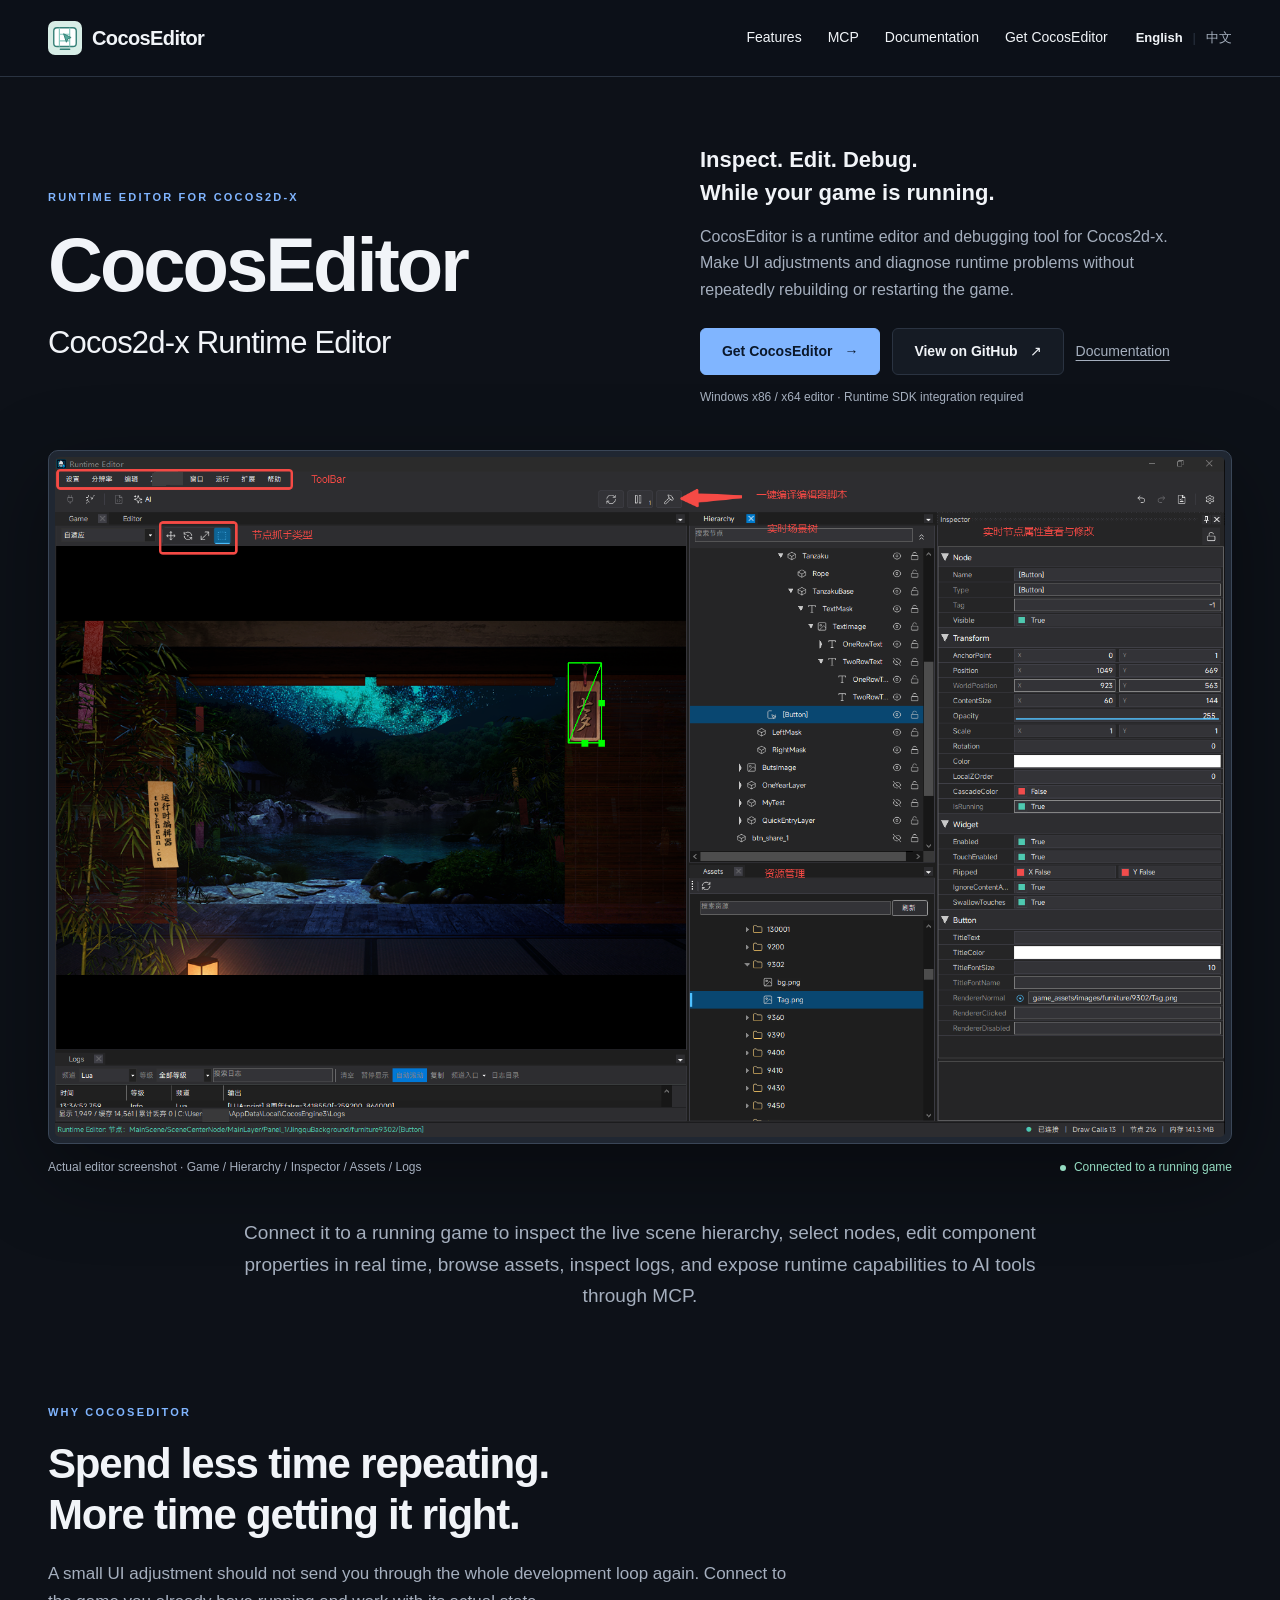
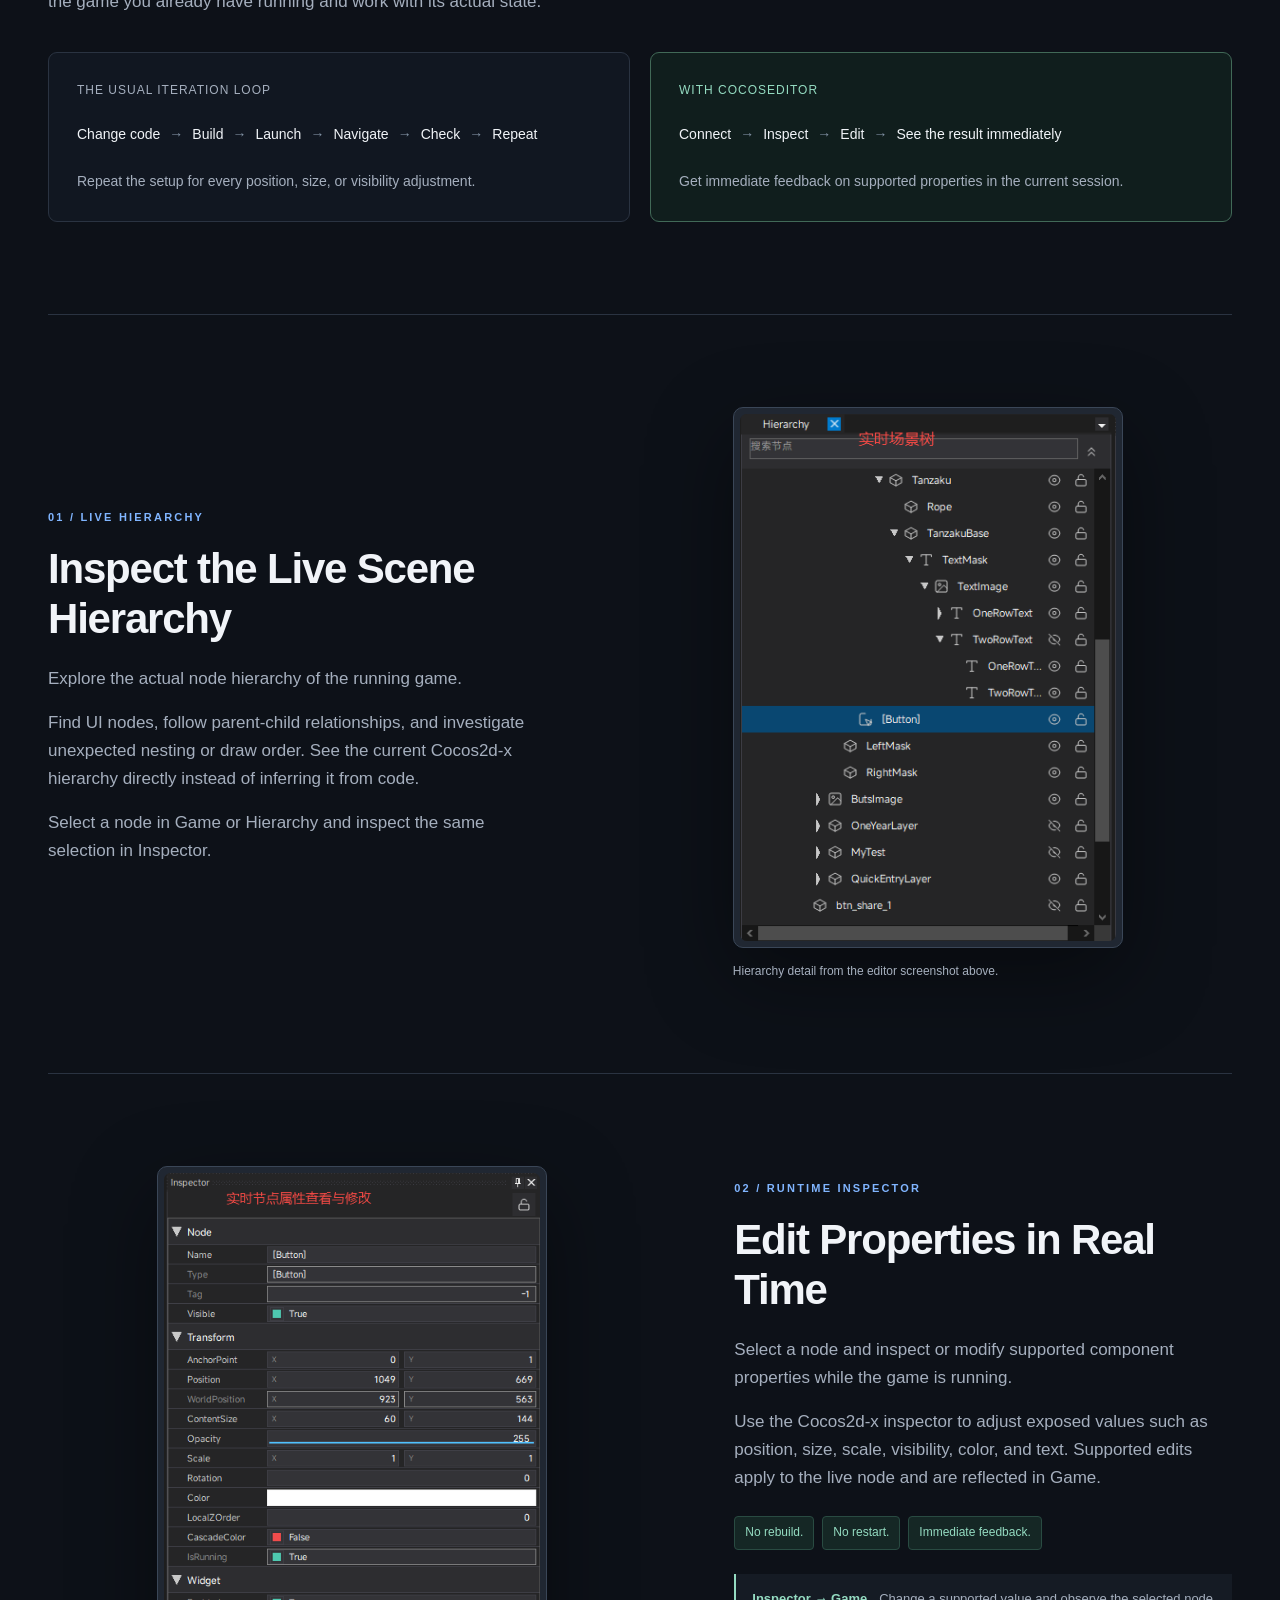
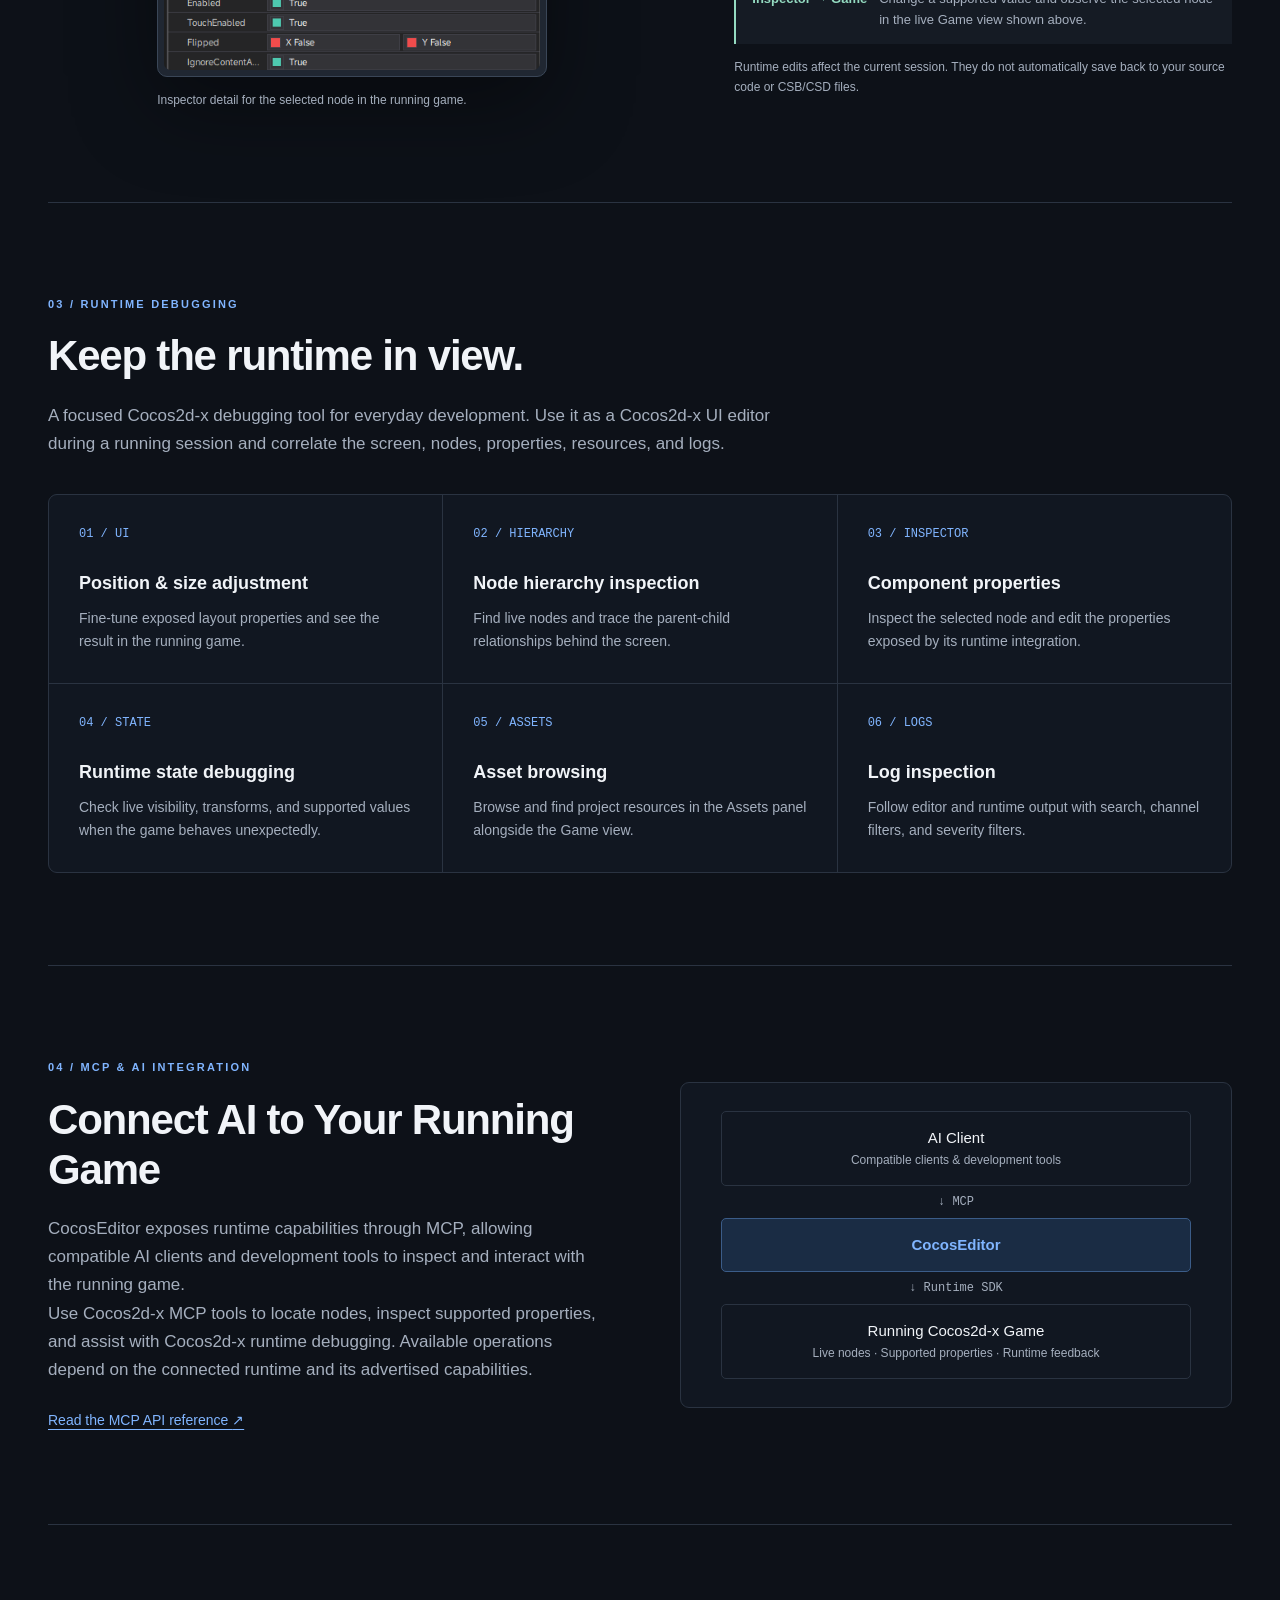
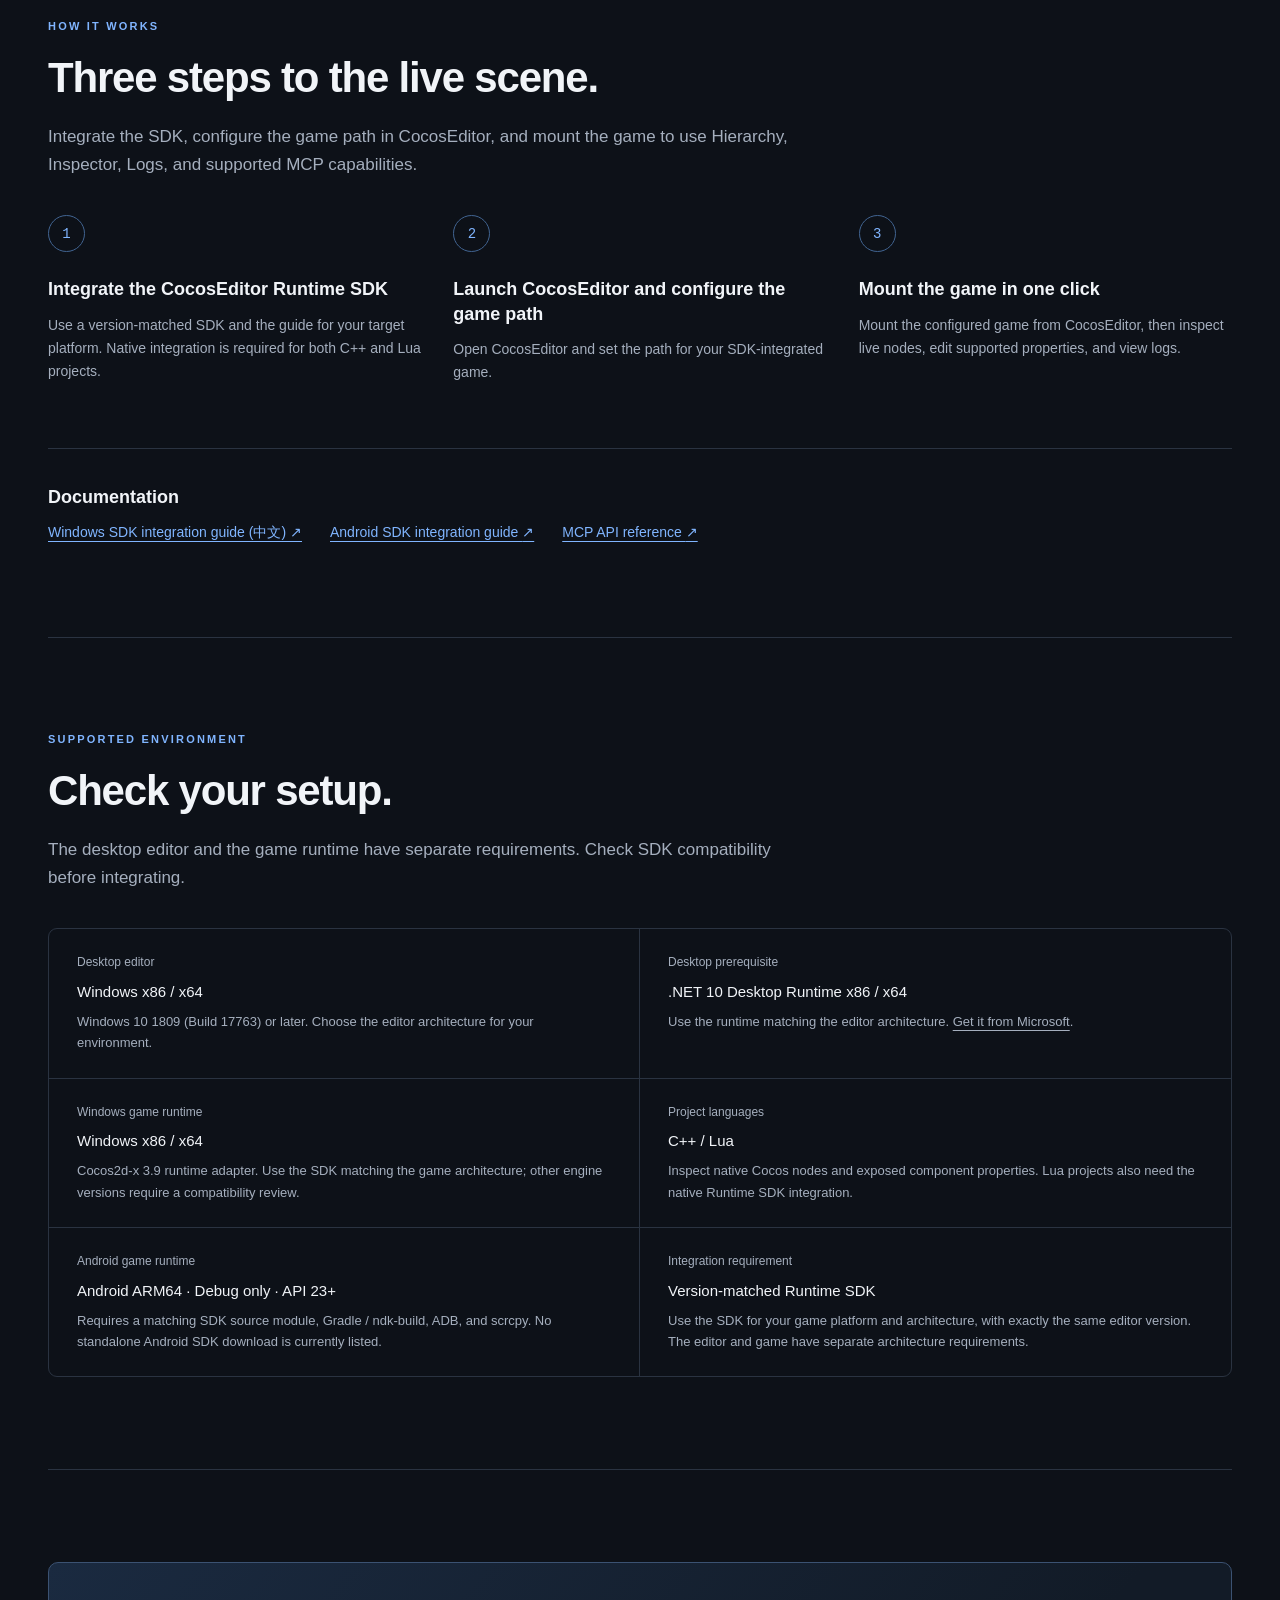
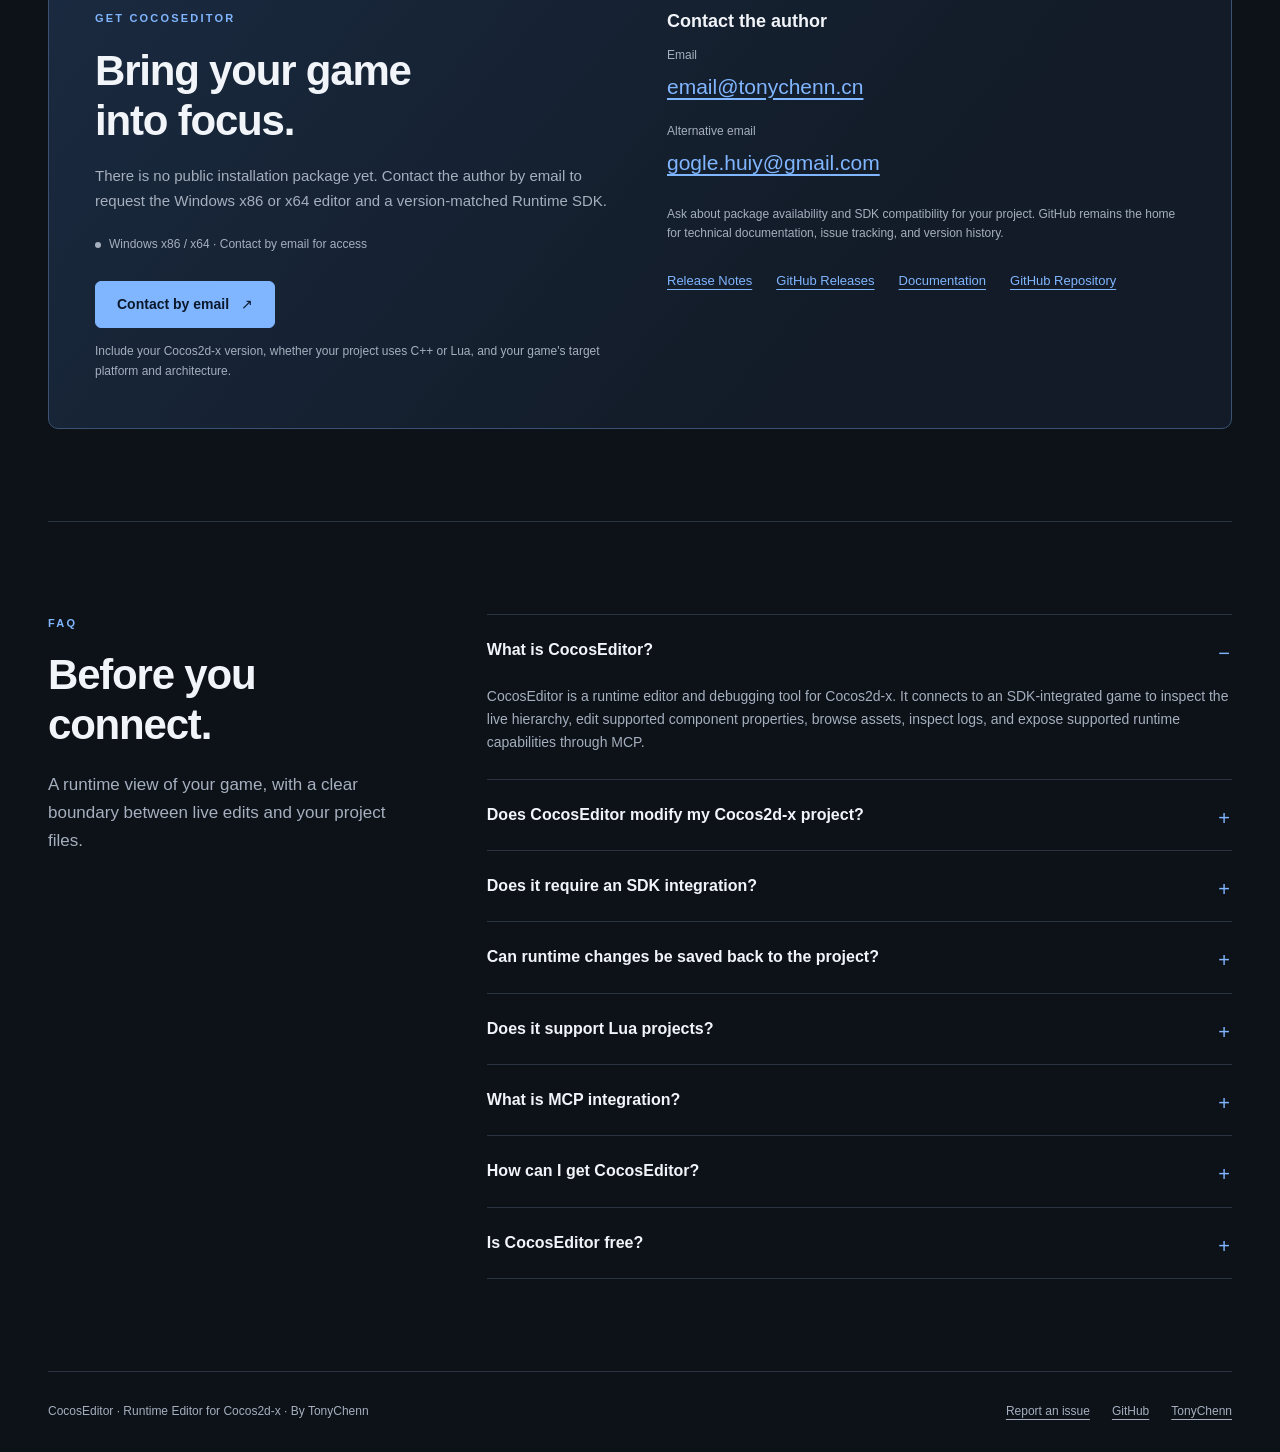
==== cocoseditor/index.html @ ea870f3f "cocos editor offical website" ====
<!DOCTYPE html>
<html lang="en">
<head>
  <meta charset="UTF-8">
  <meta name="viewport" content="width=device-width, initial-scale=1.0">
  <title>CocosEditor - Runtime Editor &amp; Inspector for Cocos2d-x</title>
  <meta name="description" content="CocosEditor is a runtime editor and debugging tool for Cocos2d-x. Inspect the live scene hierarchy, edit component properties, debug UI, view logs, and connect AI tools through MCP.">
  <meta name="theme-color" content="#0d1118">
  <meta name="robots" content="index, follow, max-image-preview:large">
  <link rel="canonical" href="https://tonychenn.cn/cocoseditor/">
  <link rel="alternate" hreflang="en" href="https://tonychenn.cn/cocoseditor/">
  <link rel="alternate" hreflang="zh-CN" href="https://tonychenn.cn/zh/cocoseditor/">
  <link rel="alternate" hreflang="x-default" href="https://tonychenn.cn/cocoseditor/">
  <link rel="icon" href="/icon/cocos-editor.svg" type="image/svg+xml">
  <link rel="stylesheet" href="/cocoseditor/assets/site.css">
  <meta property="og:type" content="website">
  <meta property="og:site_name" content="CocosEditor">
  <meta property="og:title" content="CocosEditor - Runtime Editor &amp; Inspector for Cocos2d-x">
  <meta property="og:description" content="Inspect. Edit. Debug. While your game is running. Explore live nodes, edit properties, inspect logs, and connect AI tools through MCP.">
  <meta property="og:url" content="https://tonychenn.cn/cocoseditor/">
  <meta property="og:locale" content="en_US">
  <meta property="og:locale:alternate" content="zh_CN">
  <meta property="og:image" content="https://tonychenn.cn/cocoseditor/assets/editor-overview.webp">
  <meta property="og:image:width" content="1858">
  <meta property="og:image:height" content="1080">
  <meta property="og:image:alt" content="CocosEditor connected to a running game, with Game, Hierarchy, Inspector, Assets, and Logs panels">
  <meta name="twitter:card" content="summary_large_image">
  <meta name="twitter:title" content="CocosEditor - Runtime Editor for Cocos2d-x">
  <meta name="twitter:description" content="Inspect the live scene. Edit supported properties. Debug your Cocos2d-x game at runtime.">
  <meta name="twitter:image" content="https://tonychenn.cn/cocoseditor/assets/editor-overview.webp">
  <script type="application/ld+json">
  {
    "@context": "https://schema.org",
    "@type": "SoftwareApplication",
    "name": "CocosEditor",
    "alternateName": "Cocos2d-x Runtime Editor",
    "applicationCategory": "DeveloperApplication",
    "operatingSystem": "Windows 10 1809 or later (x86 / x64)",
    "softwareRequirements": ".NET 10 Desktop Runtime matching the editor architecture (x86 / x64); version-matched CocosEditor Runtime SDK for Windows x86 / x64 or Android ARM64",
    "url": "https://tonychenn.cn/cocoseditor/",
    "description": "A runtime editor and debugging tool for Cocos2d-x, with live hierarchy inspection, supported component property editing, assets, logs, and MCP integration.",
    "screenshot": "https://tonychenn.cn/cocoseditor/assets/editor-overview.webp",
    "inLanguage": "en",
    "author": { "@type": "Person", "name": "TonyChenn" },
    "sameAs": "https://github.com/TonyChenn/CocosEditor-Releases"
  }
  </script>
</head>
<body>
  <a class="skip-link" href="#main">Skip to content</a>
  <header class="site-header">
    <div class="wrap header-inner">
      <a class="brand" href="/cocoseditor/" aria-label="CocosEditor home"><img src="/icon/cocos-editor.svg" width="34" height="34" alt="">CocosEditor</a>
      <nav class="site-nav" aria-label="Main navigation">
        <a href="#features">Features</a><a href="#mcp" class="nav-optional">MCP</a><a href="#documentation">Documentation</a><a href="#download">Get CocosEditor</a>
      </nav>
      <nav class="languages" aria-label="Language">
        <a href="/cocoseditor/" lang="en" hreflang="en" aria-current="page">English</a><span aria-hidden="true">|</span><a href="/zh/cocoseditor/" lang="zh-CN" hreflang="zh-CN">中文</a>
      </nav>
    </div>
  </header>
  <main id="main">
    <section class="hero wrap" aria-labelledby="hero-title">
      <div class="hero-copy">
        <div>
          <p class="eyebrow">Runtime Editor for Cocos2d-x</p>
          <p class="hero-name">CocosEditor</p>
          <h1 id="hero-title">Cocos2d-x Runtime Editor</h1>
        </div>
        <div>
          <p class="hero-tagline">Inspect. Edit. Debug.<br>While your game is running.</p>
          <p class="hero-description">CocosEditor is a runtime editor and debugging tool for Cocos2d-x. Make UI adjustments and diagnose runtime problems without repeatedly rebuilding or restarting the game.</p>
          <div class="actions"><a class="button button-primary" href="#download">Get CocosEditor <span aria-hidden="true">→</span></a><a class="button" href="https://github.com/TonyChenn/CocosEditor-Releases">View on GitHub <span aria-hidden="true">↗</span></a><a class="text-link" href="#documentation">Documentation</a></div>
          <p class="hero-platform">Windows x86 / x64 editor · Runtime SDK integration required</p>
        </div>
      </div>
      <figure class="workspace">
        <div class="image-shell"><a href="/cocoseditor/assets/editor-overview.webp" aria-label="Open the full-size CocosEditor screenshot"><img src="/cocoseditor/assets/editor-overview.webp" width="1858" height="1080" fetchpriority="high" alt="CocosEditor workspace with a running game, a selected UI node in Hierarchy, editable properties in Inspector, Assets, and Logs"></a></div>
        <figcaption><span>Actual editor screenshot · Game / Hierarchy / Inspector / Assets / Logs</span><span class="live-indicator">Connected to a running game</span></figcaption>
      </figure>
      <p class="intro">Connect it to a running game to inspect the live scene hierarchy, select nodes, edit component properties in real time, browse assets, inspect logs, and expose runtime capabilities to AI tools through MCP.</p>
    </section>

    <section class="section wrap" id="why" aria-labelledby="why-title">
      <div class="section-heading"><p class="eyebrow">Why CocosEditor</p><h2 id="why-title">Spend less time repeating.<br>More time getting it right.</h2><p class="section-description">A small UI adjustment should not send you through the whole development loop again. Connect to the game you already have running and work with its actual state.</p></div>
      <div class="workflow">
        <div class="workflow-card"><p class="workflow-label">The usual iteration loop</p><ol class="workflow-steps"><li>Change code</li><li>Build</li><li>Launch</li><li>Navigate</li><li>Check</li><li>Repeat</li></ol><p>Repeat the setup for every position, size, or visibility adjustment.</p></div>
        <div class="workflow-card is-live"><p class="workflow-label">With CocosEditor</p><ol class="workflow-steps"><li>Connect</li><li>Inspect</li><li>Edit</li><li>See the result immediately</li></ol><p>Get immediate feedback on supported properties in the current session.</p></div>
      </div>
    </section>

    <section class="section wrap feature" id="features" aria-labelledby="hierarchy-title">
      <div class="feature-copy"><p class="eyebrow">01 / Live Hierarchy</p><h2 id="hierarchy-title">Inspect the Live Scene Hierarchy</h2><p class="feature-lead">Explore the actual node hierarchy of the running game.</p><p>Find UI nodes, follow parent-child relationships, and investigate unexpected nesting or draw order. See the current Cocos2d-x hierarchy directly instead of inferring it from code.</p><p>Select a node in Game or Hierarchy and inspect the same selection in Inspector.</p></div>
      <figure class="feature-figure"><div class="image-shell"><div class="panel-crop hierarchy-crop"><img src="/cocoseditor/assets/editor-overview.webp" width="1858" height="1080" loading="lazy" decoding="async" alt="Actual Hierarchy panel showing the Tanzaku node tree and a selected Button node"></div></div><figcaption>Hierarchy detail from the editor screenshot above.</figcaption></figure>
    </section>

    <section class="section wrap feature reverse" id="inspector" aria-labelledby="inspector-title">
      <figure class="feature-figure"><div class="image-shell"><div class="panel-crop inspector-crop"><img src="/cocoseditor/assets/editor-overview.webp" width="1858" height="1080" loading="lazy" decoding="async" alt="Actual Cocos2d-x Inspector showing Node, Transform, and Widget properties, including position, size, visibility, and scale"></div></div><figcaption>Inspector detail for the selected node in the running game.</figcaption></figure>
      <div class="feature-copy"><p class="eyebrow">02 / Runtime Inspector</p><h2 id="inspector-title">Edit Properties in Real Time</h2><p class="feature-lead">Select a node and inspect or modify supported component properties while the game is running.</p><p>Use the Cocos2d-x inspector to adjust exposed values such as position, size, scale, visibility, color, and text. Supported edits apply to the live node and are reflected in Game.</p><div class="feedback-pills"><span>No rebuild.</span><span>No restart.</span><span>Immediate feedback.</span></div><div class="result-note"><strong>Inspector → Game</strong><span>Change a supported value and observe the selected node in the live Game view shown above.</span></div><p class="download-note">Runtime edits affect the current session. They do not automatically save back to your source code or CSB/CSD files.</p></div>
    </section>

    <section class="section wrap" id="debugging" aria-labelledby="debugging-title">
      <div class="section-heading"><p class="eyebrow">03 / Runtime Debugging</p><h2 id="debugging-title">Keep the runtime in view.</h2><p class="section-description">A focused Cocos2d-x debugging tool for everyday development. Use it as a Cocos2d-x UI editor during a running session and correlate the screen, nodes, properties, resources, and logs.</p></div>
      <div class="capabilities">
        <article class="capability"><p class="capability-number">01 / UI</p><h3>Position &amp; size adjustment</h3><p>Fine-tune exposed layout properties and see the result in the running game.</p></article>
        <article class="capability"><p class="capability-number">02 / HIERARCHY</p><h3>Node hierarchy inspection</h3><p>Find live nodes and trace the parent-child relationships behind the screen.</p></article>
        <article class="capability"><p class="capability-number">03 / INSPECTOR</p><h3>Component properties</h3><p>Inspect the selected node and edit the properties exposed by its runtime integration.</p></article>
        <article class="capability"><p class="capability-number">04 / STATE</p><h3>Runtime state debugging</h3><p>Check live visibility, transforms, and supported values when the game behaves unexpectedly.</p></article>
        <article class="capability"><p class="capability-number">05 / ASSETS</p><h3>Asset browsing</h3><p>Browse and find project resources in the Assets panel alongside the Game view.</p></article>
        <article class="capability"><p class="capability-number">06 / LOGS</p><h3>Log inspection</h3><p>Follow editor and runtime output with search, channel filters, and severity filters.</p></article>
      </div>
    </section>

    <section class="section wrap mcp-layout" id="mcp" aria-labelledby="mcp-title">
      <div class="section-heading"><p class="eyebrow">04 / MCP &amp; AI Integration</p><h2 id="mcp-title">Connect AI to Your Running Game</h2><p class="section-description">CocosEditor exposes runtime capabilities through MCP, allowing compatible AI clients and development tools to inspect and interact with the running game.</p><p class="section-description">Use Cocos2d-x MCP tools to locate nodes, inspect supported properties, and assist with Cocos2d-x runtime debugging. Available operations depend on the connected runtime and its advertised capabilities.</p><div class="actions"><a class="text-link" href="https://github.com/TonyChenn/CocosEditor-Releases/blob/master/docs/mcp-api.md">Read the MCP API reference <span aria-hidden="true">↗</span></a></div></div>
      <ol class="mcp-flow" aria-label="Connection flow from an AI client through MCP and CocosEditor to the running game"><li class="flow-node">AI Client<small>Compatible clients &amp; development tools</small></li><li class="flow-connector" aria-hidden="true">↓ MCP</li><li class="flow-node editor">CocosEditor</li><li class="flow-connector" aria-hidden="true">↓ Runtime SDK</li><li class="flow-node">Running Cocos2d-x Game<small>Live nodes · Supported properties · Runtime feedback</small></li></ol>
    </section>

    <section class="section wrap" id="how-it-works" aria-labelledby="how-title">
      <div class="section-heading"><p class="eyebrow">How It Works</p><h2 id="how-title">Three steps to the live scene.</h2><p class="section-description">Integrate the SDK, configure the game path in CocosEditor, and mount the game to use Hierarchy, Inspector, Logs, and supported MCP capabilities.</p></div>
      <ol class="steps"><li><span class="step-index" aria-hidden="true">1</span><h3>Integrate the CocosEditor Runtime SDK</h3><p>Use a version-matched SDK and the guide for your target platform. Native integration is required for both C++ and Lua projects.</p></li><li><span class="step-index" aria-hidden="true">2</span><h3>Launch CocosEditor and configure the game path</h3><p>Open CocosEditor and set the path for your SDK-integrated game.</p></li><li><span class="step-index" aria-hidden="true">3</span><h3>Mount the game in one click</h3><p>Mount the configured game from CocosEditor, then inspect live nodes, edit supported properties, and view logs.</p></li></ol>
      <div class="docs" id="documentation"><h3>Documentation</h3><div class="docs-links"><a href="https://github.com/TonyChenn/CocosEditor-Releases/blob/master/skills/integrate-cocos-runtime-editor-sdk/references/integration-guide.md">Windows SDK integration guide (中文) <span aria-hidden="true">↗</span></a><a href="https://github.com/TonyChenn/CocosEditor-Releases/blob/master/docs/android-runtime-editor.md">Android SDK integration guide <span aria-hidden="true">↗</span></a><a href="https://github.com/TonyChenn/CocosEditor-Releases/blob/master/docs/mcp-api.md">MCP API reference <span aria-hidden="true">↗</span></a></div></div>
    </section>

    <section class="section wrap" id="environment" aria-labelledby="environment-title">
      <div class="section-heading"><p class="eyebrow">Supported Environment</p><h2 id="environment-title">Check your setup.</h2><p class="section-description">The desktop editor and the game runtime have separate requirements. Check SDK compatibility before integrating.</p></div>
      <dl class="environment">
        <div><dt>Desktop editor</dt><dd>Windows x86 / x64<small>Windows 10 1809 (Build 17763) or later. Choose the editor architecture for your environment.</small></dd></div>
        <div><dt>Desktop prerequisite</dt><dd>.NET 10 Desktop Runtime x86 / x64<small>Use the runtime matching the editor architecture. <a href="https://dotnet.microsoft.com/download/dotnet/10.0">Get it from Microsoft</a>.</small></dd></div>
        <div><dt>Windows game runtime</dt><dd>Windows x86 / x64<small>Cocos2d-x 3.9 runtime adapter. Use the SDK matching the game architecture; other engine versions require a compatibility review.</small></dd></div>
        <div><dt>Project languages</dt><dd>C++ / Lua<small>Inspect native Cocos nodes and exposed component properties. Lua projects also need the native Runtime SDK integration.</small></dd></div>
        <div><dt>Android game runtime</dt><dd>Android ARM64 · Debug only · API 23+<small>Requires a matching SDK source module, Gradle / ndk-build, ADB, and scrcpy. No standalone Android SDK download is currently listed.</small></dd></div>
        <div><dt>Integration requirement</dt><dd>Version-matched Runtime SDK<small>Use the SDK for your game platform and architecture, with exactly the same editor version. The editor and game have separate architecture requirements.</small></dd></div>
      </dl>
    </section>

    <section class="section wrap" id="download" aria-labelledby="download-title">
      <div class="download-card">
        <div><p class="eyebrow">Get CocosEditor</p><h2 id="download-title">Bring your game<br>into focus.</h2><p>There is no public installation package yet. Contact the author by email to request the Windows x86 or x64 editor and a version-matched Runtime SDK.</p><span class="download-status">Windows x86 / x64 · Contact by email for access</span><div class="actions"><a class="button button-primary" href="mailto:email@tonychenn.cn?subject=CocosEditor%20access%20request">Contact by email <span aria-hidden="true">↗</span></a></div><p class="download-note">Include your Cocos2d-x version, whether your project uses C++ or Lua, and your game's target platform and architecture.</p></div>
        <div><h3>Contact the author</h3><dl class="contact-emails"><div><dt>Email</dt><dd><a href="mailto:email@tonychenn.cn?subject=CocosEditor%20access%20request">email@tonychenn.cn</a></dd></div><div><dt>Alternative email</dt><dd><a href="mailto:gogle.huiy@gmail.com?subject=CocosEditor%20access%20request">gogle.huiy@gmail.com</a></dd></div></dl><p class="download-note">Ask about package availability and SDK compatibility for your project. GitHub remains the home for technical documentation, issue tracking, and version history.</p><div class="download-links"><a href="https://github.com/TonyChenn/CocosEditor-Releases/releases">Release Notes</a><a href="https://github.com/TonyChenn/CocosEditor-Releases/releases">GitHub Releases</a><a href="#documentation">Documentation</a><a href="https://github.com/TonyChenn/CocosEditor-Releases">GitHub Repository</a></div></div>
      </div>
    </section>

    <section class="section wrap faq-layout" id="faq" aria-labelledby="faq-title">
      <div class="section-heading"><p class="eyebrow">FAQ</p><h2 id="faq-title">Before you connect.</h2><p class="section-description">A runtime view of your game, with a clear boundary between live edits and your project files.</p></div>
      <div class="faq-list">
        <details open><summary>What is CocosEditor?</summary><p>CocosEditor is a runtime editor and debugging tool for Cocos2d-x. It connects to an SDK-integrated game to inspect the live hierarchy, edit supported component properties, browse assets, inspect logs, and expose supported runtime capabilities through MCP.</p></details>
        <details><summary>Does CocosEditor modify my Cocos2d-x project?</summary><p>Initial Runtime SDK integration requires native project configuration and lifecycle integration. Once connected, Hierarchy and Inspector operate on the running game's state. Runtime property edits do not automatically rewrite your project source or scene resource files.</p></details>
        <details><summary>Does it require an SDK integration?</summary><p>Yes. The game must integrate the CocosEditor Runtime SDK for its target platform, with a version matching the editor. This requirement applies to C++ and Lua projects.</p></details>
        <details><summary>Can runtime changes be saved back to the project?</summary><p>Runtime changes are not automatically written back to Cocos2d-x project source code, CSB files, CSD files, or other scene resources. Treat Inspector edits as changes to the current running session. Apply the final values in your own code or resource authoring workflow when you want them to persist.</p></details>
        <details><summary>Does it support Lua projects?</summary><p>Yes, for compatible Cocos2d-x projects with native Runtime SDK integration. You can inspect live Cocos nodes and supported component properties, including nodes created by Lua. This is not a promise of arbitrary Lua variable inspection or a full Lua source debugger.</p></details>
        <details><summary>What is MCP integration?</summary><p>MCP stands for Model Context Protocol. CocosEditor exposes tools that compatible AI clients can use to inspect and interact with the connected runtime. It assists development and debugging; available tools depend on the runtime's supported capabilities. See the <a href="https://github.com/TonyChenn/CocosEditor-Releases/blob/master/docs/mcp-api.md">MCP API reference</a> for configuration and operation details.</p></details>
        <details><summary>How can I get CocosEditor?</summary><p>There is no public installation package yet. Email <a href="mailto:email@tonychenn.cn?subject=CocosEditor%20access%20request">email@tonychenn.cn</a> or <a href="mailto:gogle.huiy@gmail.com?subject=CocosEditor%20access%20request">gogle.huiy@gmail.com</a> to request the editor and a version-matched Runtime SDK. Include your engine version, project language, and target platform.</p></details>
        <details><summary>Is CocosEditor free?</summary><p>Use of CocosEditor and its SDKs is governed by the license terms or end-user license agreement included with each release. Review those terms before use. The GitHub repository distributes releases and documentation; it is not an open-source repository for the editor's source code.</p></details>
      </div>
    </section>
  </main>
  <footer class="site-footer"><div class="wrap footer-inner"><p>CocosEditor · Runtime Editor for Cocos2d-x · By TonyChenn</p><nav class="footer-links" aria-label="Footer"><a href="https://github.com/TonyChenn/CocosEditor-Releases/issues">Report an issue</a><a href="https://github.com/TonyChenn/CocosEditor-Releases">GitHub</a><a href="/">TonyChenn</a></nav></div></footer>
</body>
</html>
---- cocoseditor/assets/site.css ----
:root {
  color-scheme: dark;
  --bg: #0d1118;
  --surface: #151b24;
  --line: #2a3341;
  --text: #f1f4f8;
  --muted: #a5afbe;
  --accent: #80b5ff;
  --green: #94dbc1;
  font-family: Inter, "Segoe UI", -apple-system, BlinkMacSystemFont, "Microsoft YaHei", sans-serif;
  font-synthesis: none;
}
* { box-sizing: border-box; }
html { scroll-behavior: smooth; scroll-padding-top: 96px; }
body { margin: 0; background: var(--bg); color: var(--text); line-height: 1.65; }
a { color: inherit; text-underline-offset: 4px; }
a:hover { color: var(--accent); }
img { display: block; max-width: 100%; height: auto; }
button, summary, a { -webkit-tap-highlight-color: transparent; }
:focus-visible { outline: 3px solid var(--accent); outline-offset: 5px; }
::selection { background: #315a89; color: white; }
.wrap { width: min(1184px, calc(100% - 64px)); margin-inline: auto; }
.skip-link { position: fixed; z-index: 20; top: 12px; left: 12px; padding: 12px 20px; background: var(--text); color: var(--bg); transform: translateY(-160%); }
.skip-link:focus { transform: translateY(0); }
.site-header { position: sticky; z-index: 10; top: 0; border-bottom: 1px solid var(--line); background: #0d1118f5; }
.header-inner { min-height: 76px; display: flex; align-items: center; gap: 28px; }
.brand { display: inline-flex; align-items: center; gap: 10px; font-size: 20px; font-weight: 700; letter-spacing: -.6px; text-decoration: none; }
.brand img { width: 34px; height: 34px; padding: 2px; border-radius: 7px; background: #d7ede6; }
.site-nav { display: flex; align-items: center; gap: 26px; margin-left: auto; font-size: 14px; }
.site-nav a, .languages a { text-decoration: none; }
.languages { display: flex; align-items: center; gap: 10px; font-size: 13px; white-space: nowrap; }
.languages a { color: var(--muted); }
.languages a[aria-current="page"] { color: var(--text); font-weight: 700; }
.languages span { color: var(--line); }
.hero { padding-top: 66px; }
.hero-copy { display: grid; grid-template-columns: 1.12fr 1fr; gap: 56px; align-items: center; }
.eyebrow { margin: 0 0 18px; font-size: 11px; font-weight: 650; letter-spacing: 2.2px; text-transform: uppercase; color: var(--accent); }
.hero-name { font-size: clamp(48px, 6vw, 76px); font-weight: 750; line-height: 1.07; letter-spacing: -3px; margin: 0 0 18px; }
h1 { margin: 0; font-size: clamp(22px, 2.5vw, 31px); font-weight: 500; letter-spacing: -.8px; line-height: 1.3; }
.hero-tagline { font-size: 22px; line-height: 1.5; margin: 0 0 15px; font-weight: 600; }
.hero-description { margin: 0; color: var(--muted); font-size: 16px; max-width: 54ch; }
.actions { display: flex; flex-wrap: wrap; align-items: center; gap: 12px; margin-top: 25px; }
.button { display: inline-flex; align-items: center; justify-content: center; gap: 12px; padding: 12px 21px; border: 1px solid var(--line); border-radius: 6px; background: var(--surface); text-decoration: none; font-size: 14px; font-weight: 650; line-height: 1.5; transition: background .15s ease, border-color .15s ease; }
.button:hover { border-color: #778ba7; color: white; background: #202a38; }
.button-primary { background: var(--accent); border-color: var(--accent); color: #0a182b; }
.button-primary:hover { background: #a4caff; border-color: #a4caff; color: #0a182b; }
.text-link { font-size: 14px; color: var(--muted); }
.hero-platform { color: var(--muted); font-size: 12px; margin: 13px 0 0; }
.workspace { margin: 42px 0 0; }
.image-shell { padding: 6px; background: #202732; border: 1px solid #3a4657; border-radius: 10px; overflow: hidden; box-shadow: 0 28px 85px #0006; }
.workspace img { width: 100%; border-radius: 5px; }
figcaption { color: var(--muted); font-size: 12px; margin-top: 14px; line-height: 1.6; }
.workspace figcaption { display: flex; justify-content: space-between; flex-wrap: wrap; gap: 8px; }
.live-indicator { display: inline-flex; align-items: center; gap: 8px; color: var(--green); }
.live-indicator::before { content: ""; width: 6px; height: 6px; border-radius: 50%; background: currentColor; }
.intro { color: var(--muted); max-width: 820px; font-size: 19px; margin: 40px auto 0; text-align: center; }
.section { padding: 92px 0; border-bottom: 1px solid var(--line); }
.section-heading { max-width: 750px; margin-bottom: 36px; }
h2 { font-size: clamp(28px, 3.3vw, 42px); line-height: 1.2; letter-spacing: -1.2px; font-weight: 650; margin: 0 0 20px; }
.section-description { color: var(--muted); margin: 0; font-size: 17px; }
h3 { font-size: 18px; font-weight: 600; line-height: 1.35; margin: 0 0 12px; }
p { margin: 0 0 16px; }
.workflow { display: grid; grid-template-columns: 1fr 1fr; gap: 20px; }
.workflow-card { border: 1px solid var(--line); border-radius: 9px; padding: 28px; background: #111721; }
.workflow-card.is-live { border-color: #416957; background: #101e1d; }
.workflow-label { color: var(--muted); font-size: 12px; letter-spacing: 1px; text-transform: uppercase; margin-bottom: 22px; }
.is-live .workflow-label { color: var(--green); }
.workflow-steps { display: flex; flex-wrap: wrap; align-items: center; gap: 9px; list-style: none; margin: 0 0 24px; padding: 0; font-size: 14px; }
.workflow-steps li:not(:last-child)::after { content: "→"; color: #8393a6; margin-left: 9px; }
.workflow-card > p:last-child { color: var(--muted); font-size: 14px; margin: 0; }
.feature { display: grid; grid-template-columns: .9fr 1.1fr; gap: 78px; align-items: center; }
.feature.reverse { grid-template-columns: 1.1fr .9fr; }
.feature-copy > p:not(.eyebrow) { color: var(--muted); font-size: 17px; }
.feature-copy .feature-lead { color: var(--text); }
.feature-figure { margin: 0; min-width: 0; }
.panel-crop { position: relative; overflow: hidden; border-radius: 7px; background: #252525; }
.panel-crop img { max-width: none; position: absolute; height: auto; }
.hierarchy-crop { aspect-ratio: 396 / 555; }
.hierarchy-crop img { width: 469.19%; left: -254.04%; top: -15.86%; }
.inspector-crop { aspect-ratio: 458 / 605; }
.inspector-crop img { width: 405.68%; left: -305.24%; top: -14.55%; }
.feedback-pills { display: flex; flex-wrap: wrap; gap: 8px; margin: 24px 0; }
.feedback-pills span { padding: 6px 10px; font-size: 12px; color: var(--green); background: #152725; border: 1px solid #294b42; border-radius: 4px; }
.result-note { display: flex; align-items: flex-start; gap: 12px; margin-top: 16px; padding: 14px 16px; background: var(--surface); border-left: 2px solid var(--green); font-size: 13px; color: var(--muted); }
.result-note strong { color: var(--green); white-space: nowrap; }
.capabilities { display: grid; grid-template-columns: repeat(3, 1fr); gap: 1px; background: var(--line); border: 1px solid var(--line); border-radius: 9px; overflow: hidden; }
.capability { padding: 30px; background: #111721; }
.capability-number { font-size: 12px; font-family: Consolas, monospace; color: var(--accent); margin: 0 0 26px; }
.capability p:last-child { font-size: 14px; color: var(--muted); margin: 0; }
.mcp-layout { display: grid; grid-template-columns: 1fr 1fr; align-items: center; gap: 80px; }
.mcp-layout .section-heading { margin: 0; }
.mcp-layout .text-link { color: var(--accent); }
.mcp-flow { list-style: none; margin: 0; padding: 28px 40px; border: 1px solid var(--line); border-radius: 9px; background: #111721; display: flex; flex-direction: column; align-items: center; }
.mcp-flow li { width: 100%; text-align: center; }
.flow-node { padding: 14px 20px; border: 1px solid var(--line); border-radius: 5px; font-size: 15px; }
.flow-node small { display: block; color: var(--muted); font-size: 12px; }
.flow-node.editor { background: #1a2c44; border-color: #3b5c88; color: var(--accent); font-weight: 650; }
.flow-connector { color: var(--muted); font: 12px Consolas, monospace; padding: 9px 0; }
.steps { display: grid; grid-template-columns: repeat(3, 1fr); list-style: none; gap: 32px; padding: 0; margin: 0; }
.step-index { width: 37px; height: 37px; display: grid; place-items: center; margin-bottom: 25px; border: 1px solid #416491; border-radius: 50%; font: 14px Consolas, monospace; color: var(--accent); }
.steps li > p { color: var(--muted); font-size: 14px; }
.docs { margin-top: 48px; padding-top: 36px; border-top: 1px solid var(--line); }
.docs-links { display: flex; flex-wrap: wrap; gap: 16px 28px; font-size: 14px; color: var(--accent); }
.environment { display: grid; grid-template-columns: 1fr 1fr; margin: 0; border: 1px solid var(--line); border-radius: 9px; overflow: hidden; }
.environment > div { padding: 24px 28px; border-bottom: 1px solid var(--line); }
.environment > div:nth-child(odd) { border-right: 1px solid var(--line); }
.environment > div:nth-last-child(-n+2) { border-bottom: 0; }
.environment dt { color: var(--muted); font-size: 12px; margin-bottom: 7px; }
.environment dd { margin: 0; font-size: 15px; }
.environment dd small { display: block; color: var(--muted); margin-top: 6px; font-size: 13px; }
.download-card { display: grid; grid-template-columns: 1fr 1fr; gap: 54px; padding: 46px; border: 1px solid #3b5272; border-radius: 10px; background: linear-gradient(130deg, #1a2a40, #121b27 70%); }
.download-card h2 { margin-bottom: 18px; }
.download-card p { color: var(--muted); font-size: 15px; }
.download-card .eyebrow { color: var(--accent); font-size: 11px; }
.contact-emails { margin: 0 0 24px; }
.contact-emails > div + div { margin-top: 18px; }
.contact-emails dt { font-size: 12px; color: var(--muted); margin-bottom: 4px; }
.contact-emails dd { margin: 0; }
.contact-emails a { font-size: clamp(16px, 2vw, 21px); color: var(--accent); overflow-wrap: anywhere; }
.download-note { font-size: 12px !important; margin: 14px 0 0; }
.download-status { display: inline-flex; align-items: center; gap: 8px; color: var(--muted); font-size: 12px; }
.download-status::before { content: ""; width: 6px; height: 6px; border-radius: 50%; background: var(--muted); }
.download-status.available { color: var(--green); }
.download-status.available::before { background: var(--green); }
.download-card ul { margin: 0; padding-left: 20px; color: var(--muted); font-size: 14px; }
.download-links { display: flex; flex-wrap: wrap; gap: 14px 24px; margin-top: 26px; font-size: 13px; color: var(--accent); }
code { font-family: Consolas, "SFMono-Regular", monospace; font-size: .85em; overflow-wrap: anywhere; color: #d6e5f8; }
.faq-layout { display: grid; grid-template-columns: .65fr 1.35fr; gap: 80px; }
.faq-list { min-width: 0; }
details { border-bottom: 1px solid var(--line); }
details:first-child { border-top: 1px solid var(--line); }
summary { cursor: pointer; position: relative; padding: 22px 34px 22px 0; list-style: none; font-size: 16px; font-weight: 550; }
summary::-webkit-details-marker { display: none; }
summary::after { content: "+"; position: absolute; right: 2px; color: var(--accent); font-size: 20px; font-weight: 400; }
details[open] summary::after { content: "−"; }
details p { font-size: 14px; color: var(--muted); margin: 0 0 24px; }
.site-footer { padding: 30px 0; color: var(--muted); font-size: 12px; }
.footer-inner { display: flex; flex-wrap: wrap; gap: 12px 28px; justify-content: space-between; align-items: center; }
.footer-inner p { margin: 0; }
.footer-links { display: flex; flex-wrap: wrap; gap: 22px; }
@media (min-width: 1100px) { .feature-figure { max-width: 390px; width: 100%; justify-self: center; } }
@media (max-width: 960px) {
  .site-nav { gap: 18px; }
  .site-nav .nav-optional { display: none; }
  .hero-copy { gap: 32px; }
  .hero-tagline { font-size: 19px; }
  .hero-description { font-size: 14px; }
  .hero-name { letter-spacing: -2px; }
  .feature, .feature.reverse, .mcp-layout { gap: 40px; }
  .capability { padding: 24px; }
  .faq-layout { gap: 40px; }
  .download-card { gap: 30px; padding: 32px; }
}
@media (max-width: 680px) {
  .wrap { width: calc(100% - 36px); }
  .header-inner { min-height: 68px; gap: 16px; flex-wrap: wrap; padding-block: 12px; }
  .brand { font-size: 18px; }
  .brand img { width: 28px; height: 28px; }
  .site-nav { display: none; }
  .languages { margin-left: auto; font-size: 12px; gap: 8px; }
  .hero { padding-top: 42px; }
  .hero-copy, .workflow, .feature, .feature.reverse, .mcp-layout, .faq-layout, .download-card { grid-template-columns: 1fr; gap: 30px; }
  .hero-name { font-size: clamp(40px, 11vw, 60px); letter-spacing: -2px; margin-bottom: 12px; }
  h1 { font-size: 22px; }
  .hero-tagline { font-size: 20px; }
  .hero-description { font-size: 15px; }
  .hero-platform { font-size: 11px; }
  .workspace { margin-top: 30px; }
  .image-shell { padding: 3px; border-radius: 6px; }
  .intro { font-size: 16px; margin-top: 26px; text-align: left; }
  .section { padding: 58px 0; }
  .section-heading { margin-bottom: 28px; }
  h2 { font-size: 29px; letter-spacing: -.8px; }
  .section-description, .feature-copy > p:not(.eyebrow) { font-size: 15px; }
  .workflow-card { padding: 23px; }
  .feature-figure { max-width: 390px; width: 100%; justify-self: center; }
  .feature.reverse .feature-copy { grid-row: 1; }
  .capabilities { grid-template-columns: 1fr 1fr; }
  .capability { padding: 22px 18px; }
  .capability h3 { font-size: 16px; }
  .capability-number { margin-bottom: 18px; }
  .mcp-flow { padding: 24px; }
  .steps { grid-template-columns: 1fr; gap: 24px; }
  .steps li { display: grid; grid-template-columns: 37px 1fr; gap: 0 18px; }
  .step-index { grid-row: span 2; margin: 0; }
  .steps li h3 { margin-bottom: 8px; }
  .steps li p { margin: 0; }
  .docs { margin-top: 32px; padding-top: 26px; }
  .docs-links { flex-direction: column; gap: 16px; }
  .environment { grid-template-columns: 1fr; }
  .environment > div { padding: 20px; }
  .environment > div:nth-child(odd) { border-right: 0; }
  .environment > div:nth-last-child(2) { border-bottom: 1px solid var(--line); }
  .download-card { padding: 25px 22px; }
  .download-links { gap: 14px 20px; }
  .faq-layout .section-heading { margin: 0; }
  summary { font-size: 15px; }
}
@media (prefers-reduced-motion: reduce) {
  html { scroll-behavior: auto; }
  .button { transition: none; }
}
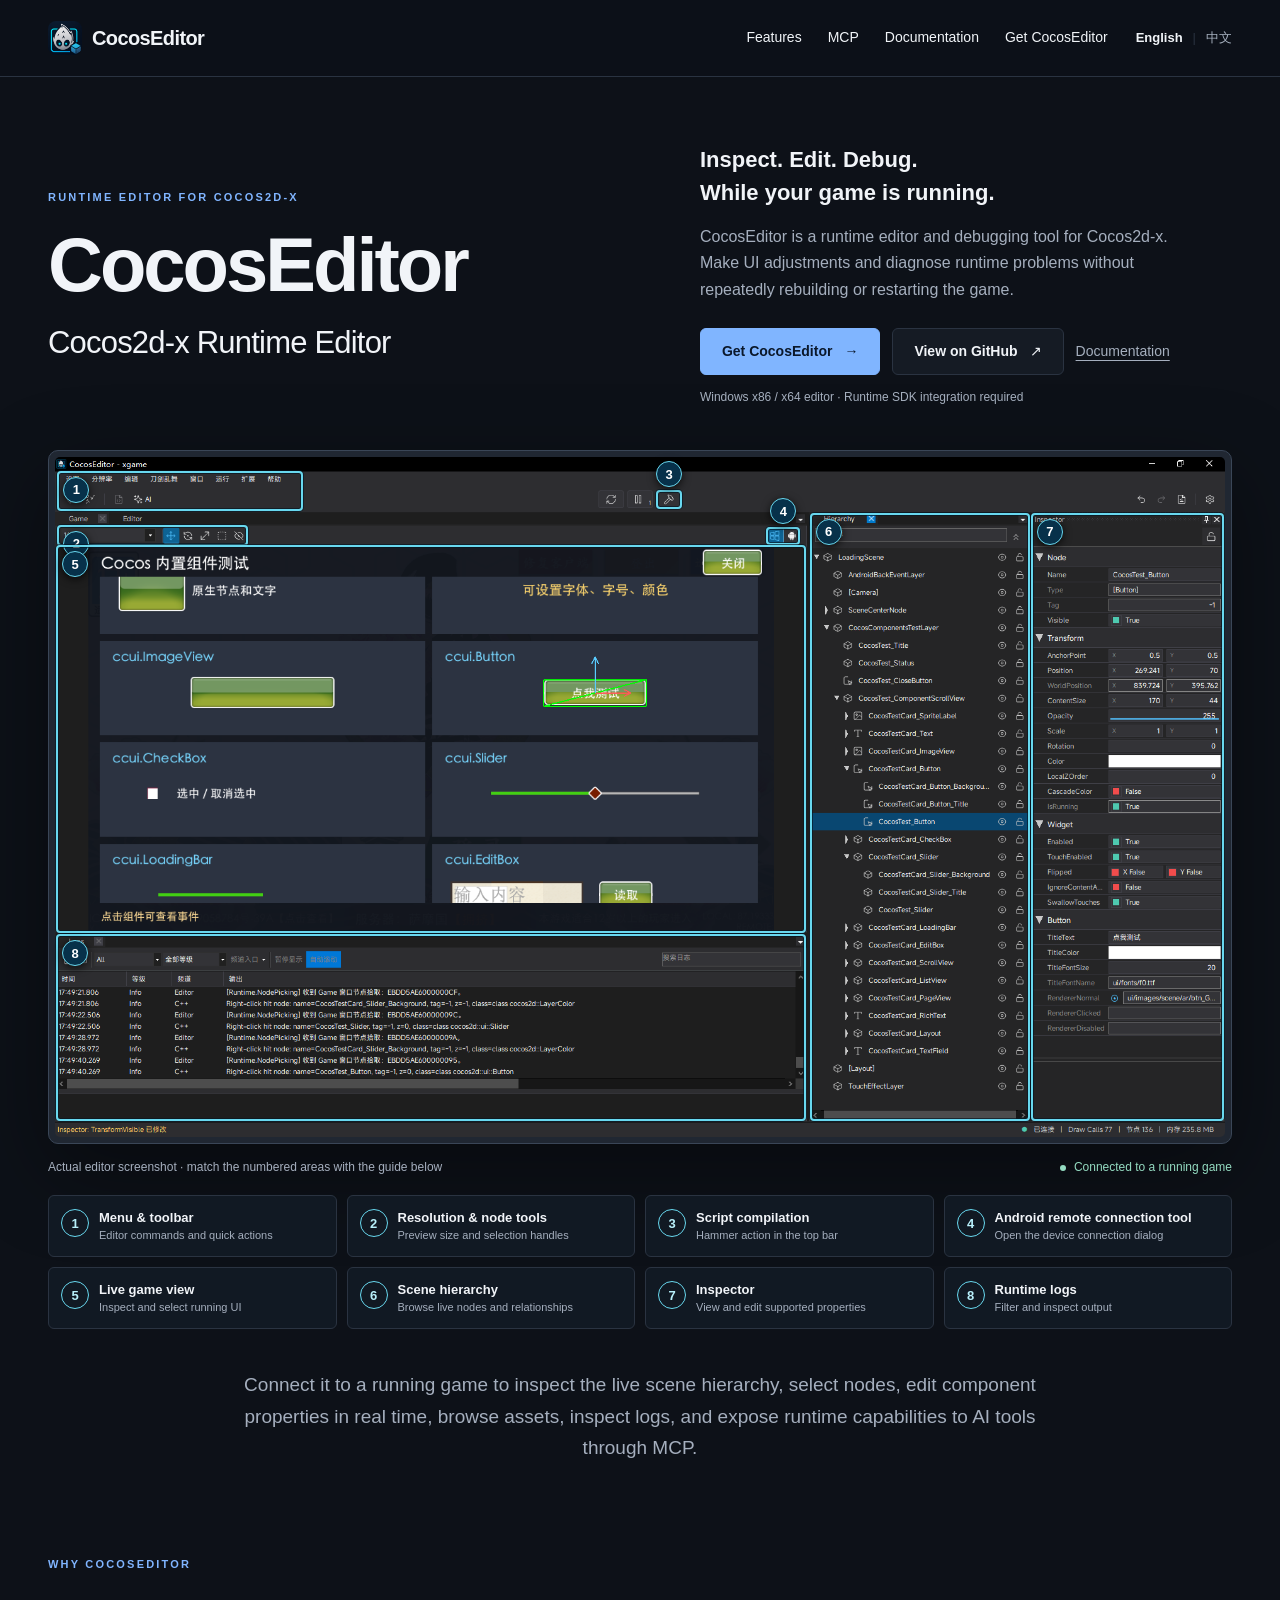
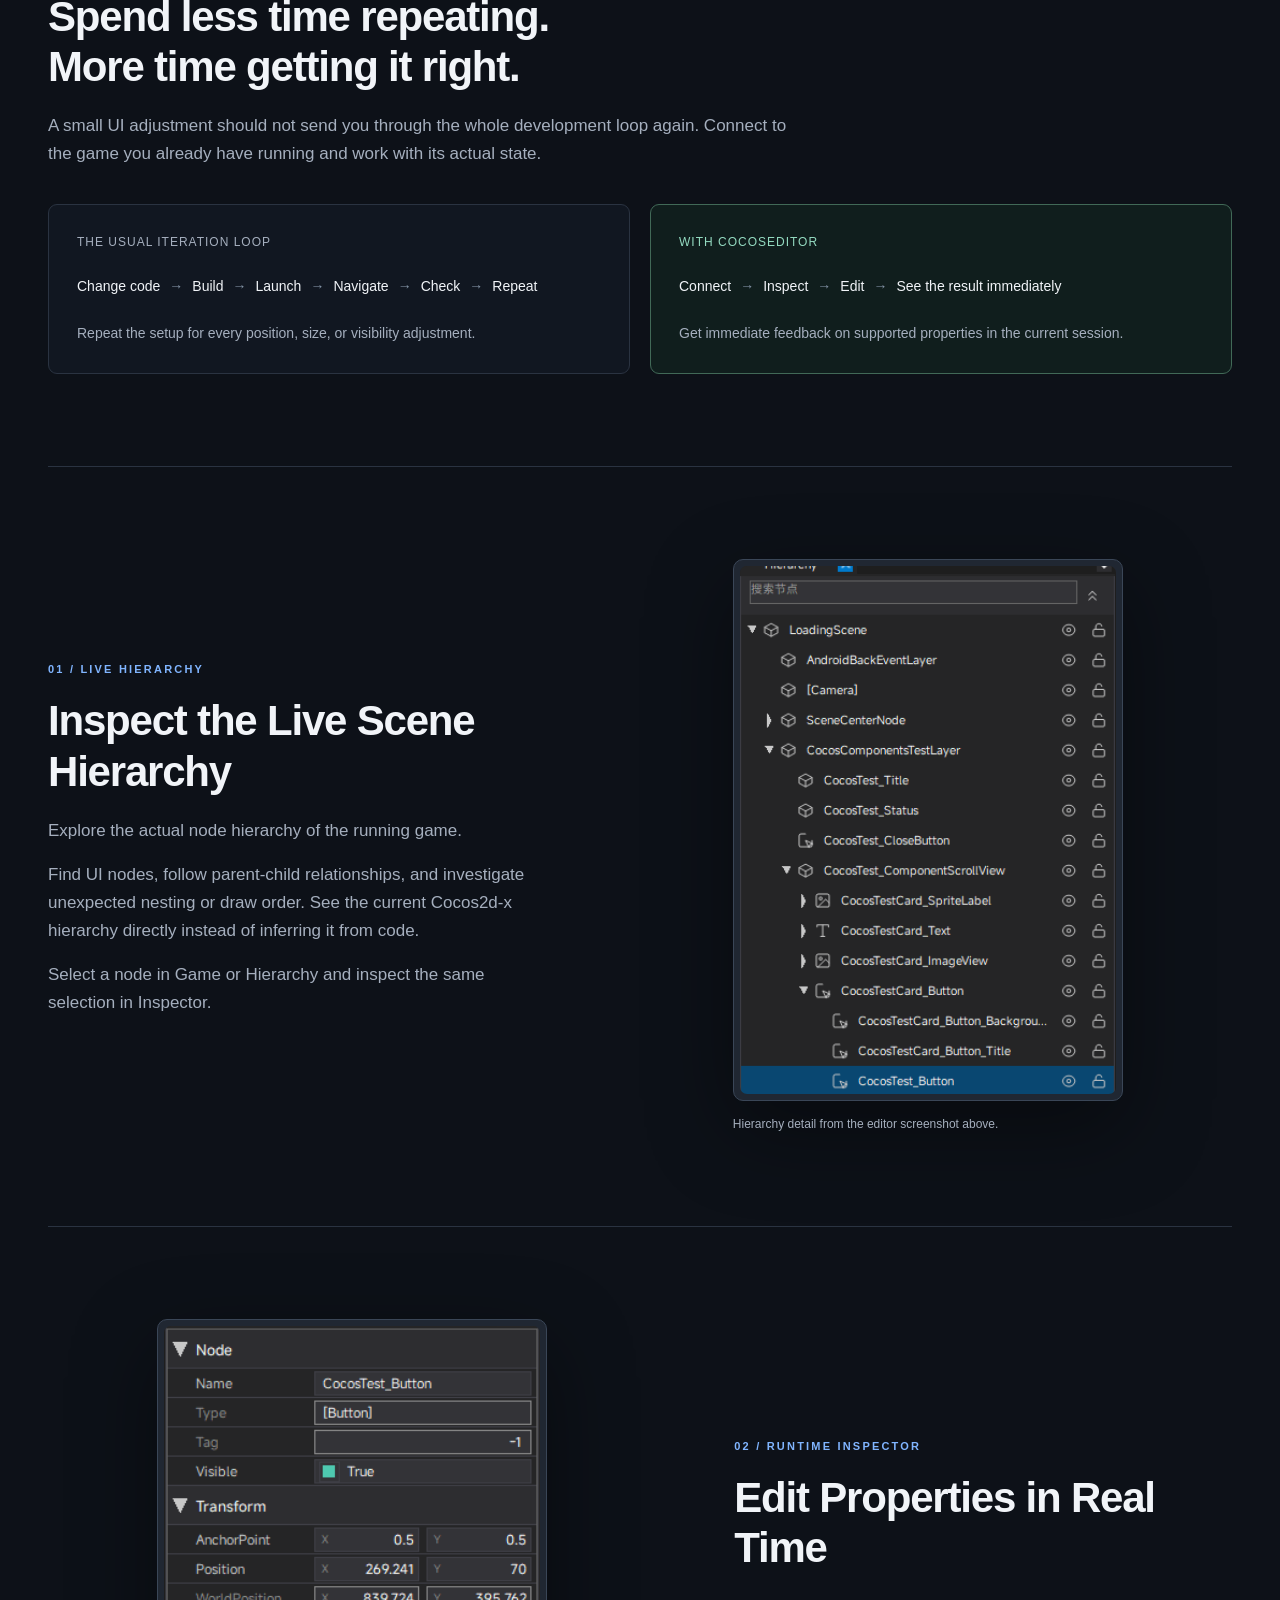
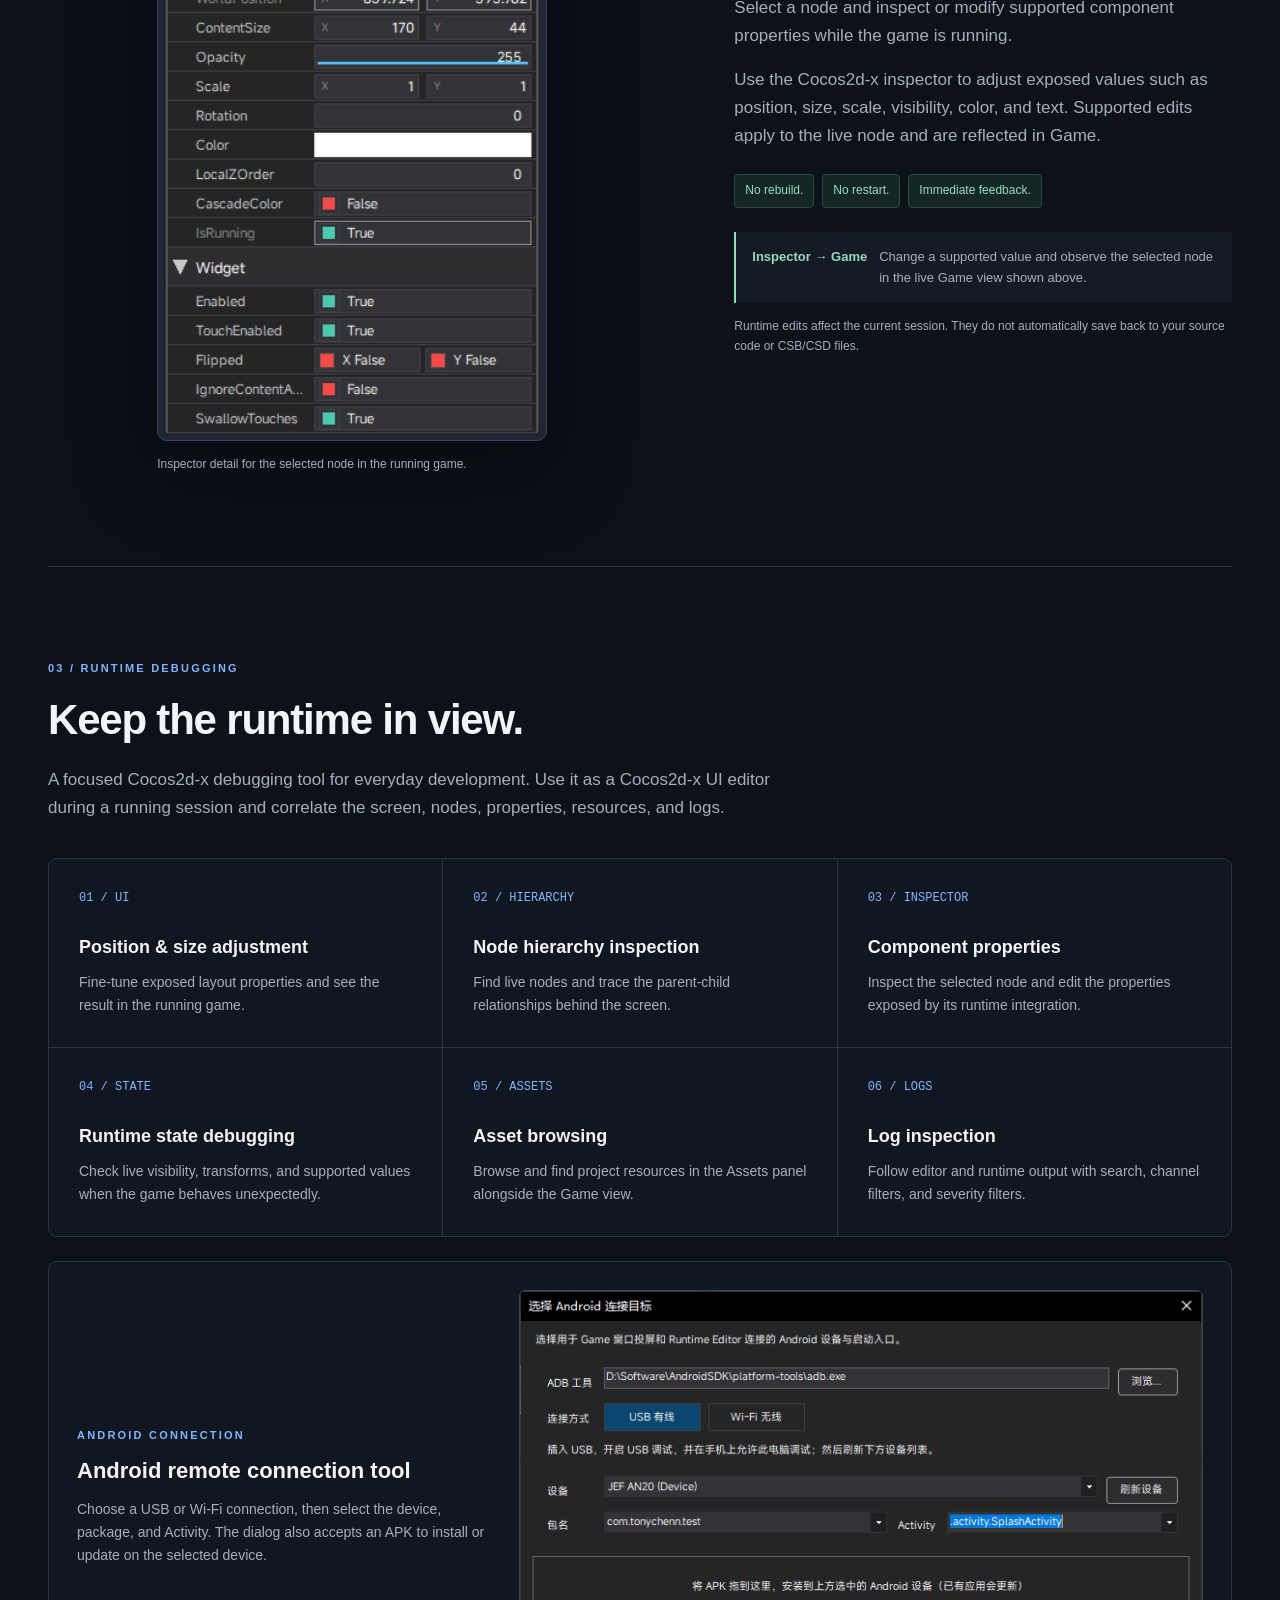
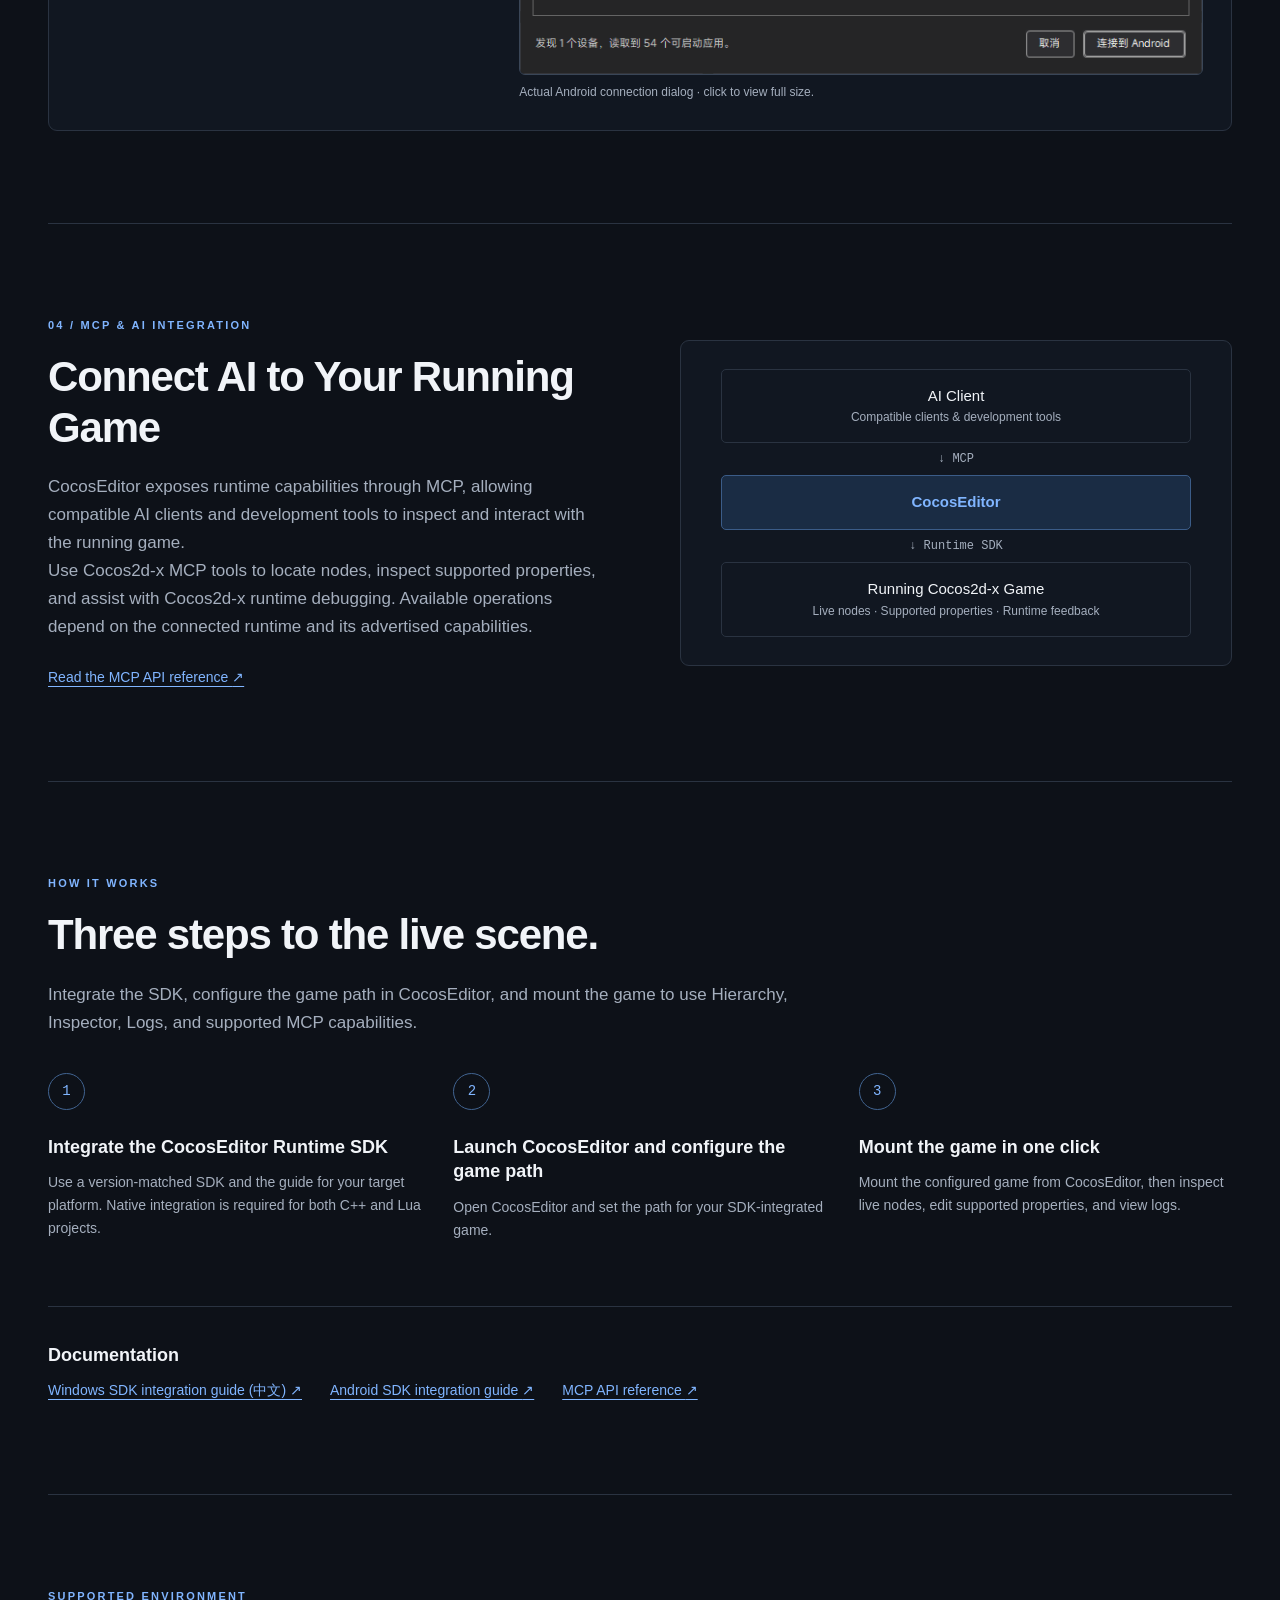
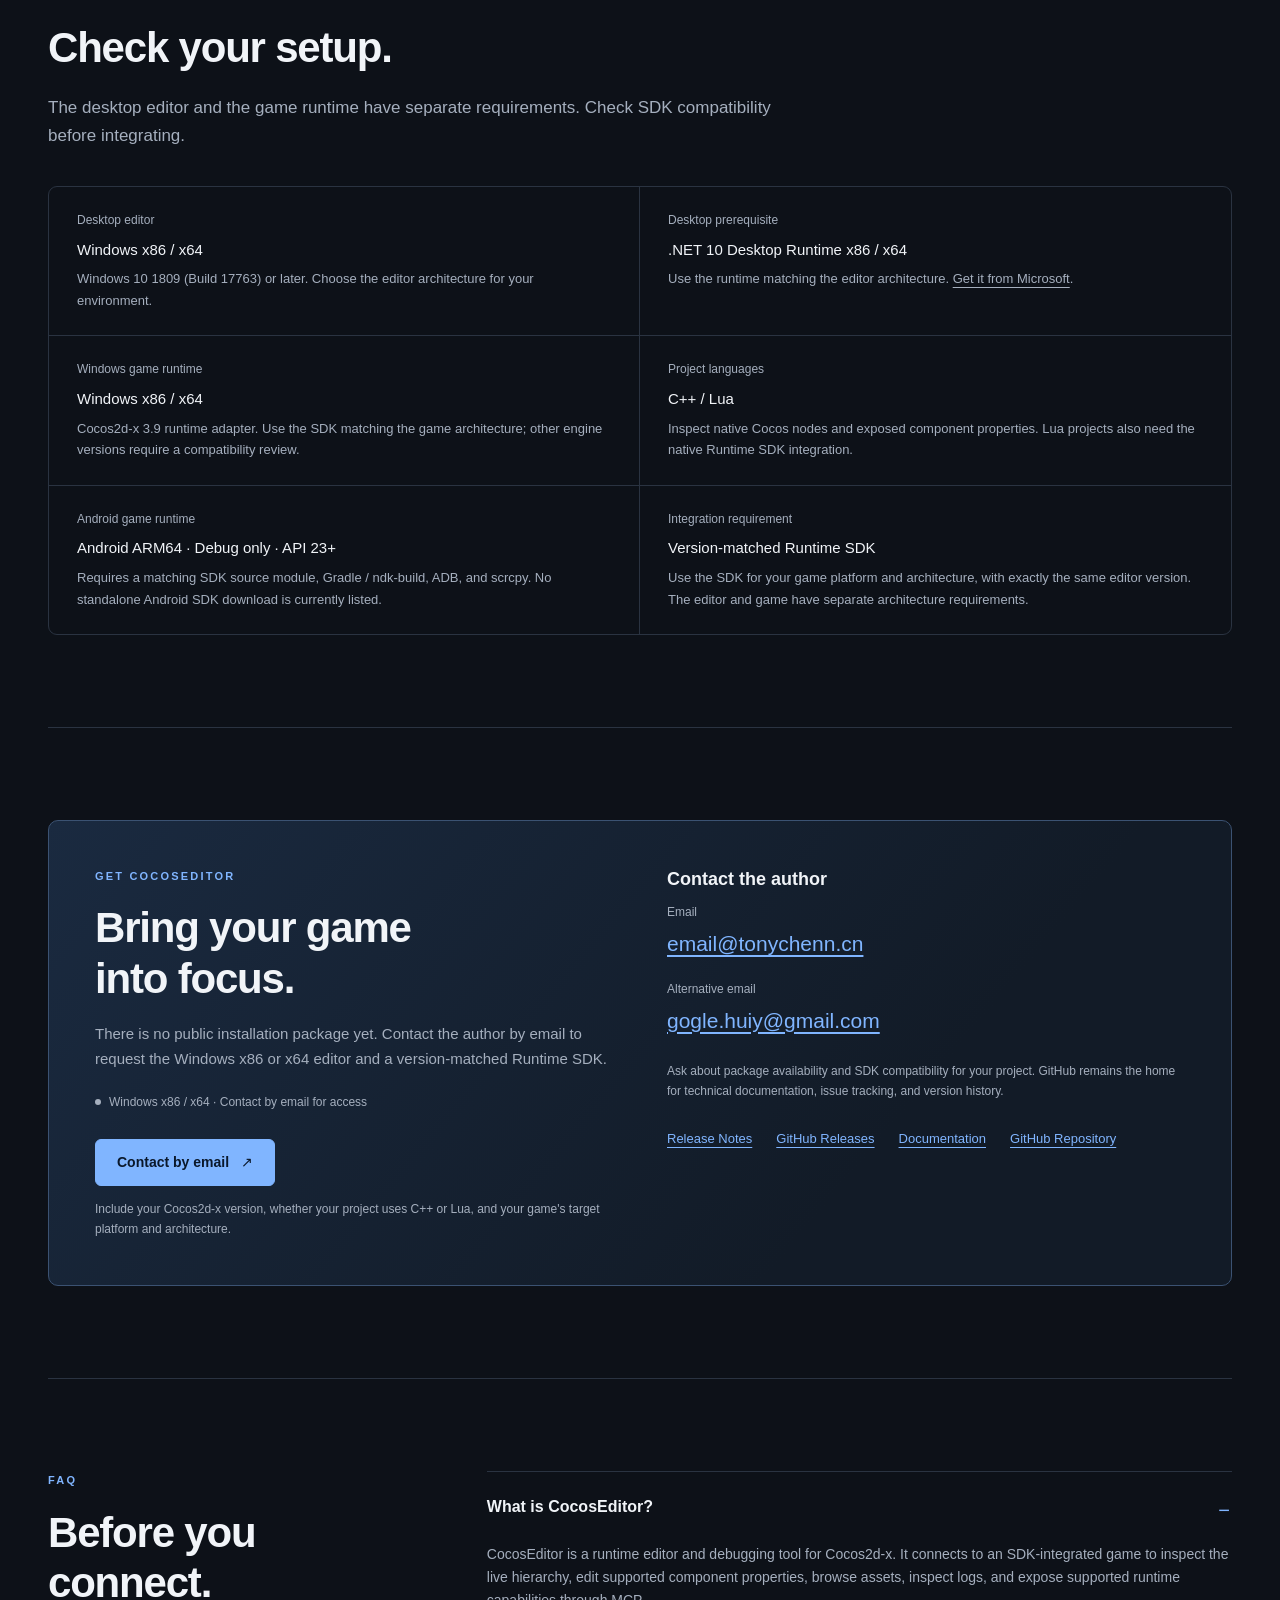
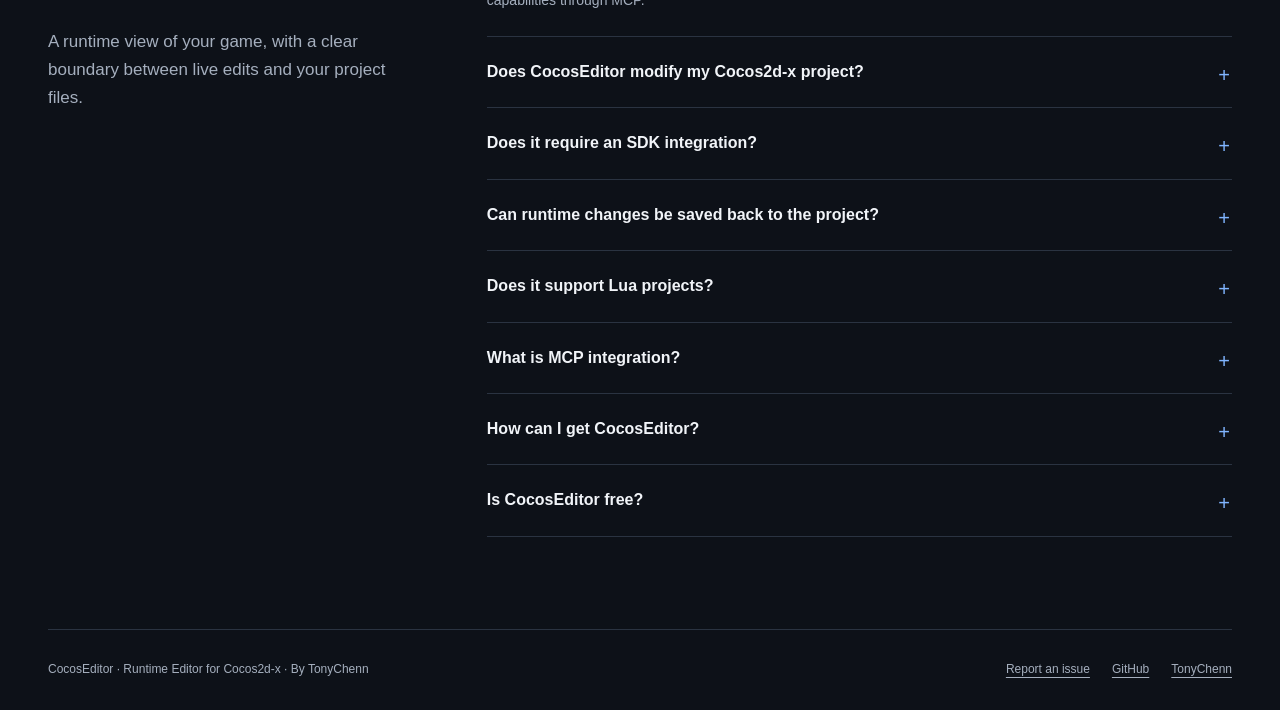
==== commit 62fc89bc: "完善 CocosEditor 双语展示页与截图标注" ====
--- a/cocoseditor/index.html
+++ b/cocoseditor/index.html
@@ -11,7 +11,7 @@
   <link rel="alternate" hreflang="en" href="https://tonychenn.cn/cocoseditor/">
   <link rel="alternate" hreflang="zh-CN" href="https://tonychenn.cn/zh/cocoseditor/">
   <link rel="alternate" hreflang="x-default" href="https://tonychenn.cn/cocoseditor/">
-  <link rel="icon" href="/icon/cocos-editor.svg" type="image/svg+xml">
+  <link rel="icon" href="/icon/cocos-editor-64.png" type="image/png" sizes="64x64">
   <link rel="stylesheet" href="/cocoseditor/assets/site.css">
   <meta property="og:type" content="website">
   <meta property="og:site_name" content="CocosEditor">
@@ -20,14 +20,14 @@
   <meta property="og:url" content="https://tonychenn.cn/cocoseditor/">
   <meta property="og:locale" content="en_US">
   <meta property="og:locale:alternate" content="zh_CN">
-  <meta property="og:image" content="https://tonychenn.cn/cocoseditor/assets/editor-overview.webp">
+  <meta property="og:image" content="https://tonychenn.cn/cocoseditor/assets/editor-overview-live.png">
   <meta property="og:image:width" content="1858">
   <meta property="og:image:height" content="1080">
-  <meta property="og:image:alt" content="CocosEditor connected to a running game, with Game, Hierarchy, Inspector, Assets, and Logs panels">
+  <meta property="og:image:alt" content="CocosEditor connected to a running game, with Game, Hierarchy, Inspector, and Logs panels">
   <meta name="twitter:card" content="summary_large_image">
   <meta name="twitter:title" content="CocosEditor - Runtime Editor for Cocos2d-x">
   <meta name="twitter:description" content="Inspect the live scene. Edit supported properties. Debug your Cocos2d-x game at runtime.">
-  <meta name="twitter:image" content="https://tonychenn.cn/cocoseditor/assets/editor-overview.webp">
+  <meta name="twitter:image" content="https://tonychenn.cn/cocoseditor/assets/editor-overview-live.png">
   <script type="application/ld+json">
   {
     "@context": "https://schema.org",
@@ -39,7 +39,7 @@
     "softwareRequirements": ".NET 10 Desktop Runtime matching the editor architecture (x86 / x64); version-matched CocosEditor Runtime SDK for Windows x86 / x64 or Android ARM64",
     "url": "https://tonychenn.cn/cocoseditor/",
     "description": "A runtime editor and debugging tool for Cocos2d-x, with live hierarchy inspection, supported component property editing, assets, logs, and MCP integration.",
-    "screenshot": "https://tonychenn.cn/cocoseditor/assets/editor-overview.webp",
+    "screenshot": "https://tonychenn.cn/cocoseditor/assets/editor-overview-live.png",
     "inLanguage": "en",
     "author": { "@type": "Person", "name": "TonyChenn" },
     "sameAs": "https://github.com/TonyChenn/CocosEditor-Releases"
@@ -50,7 +50,7 @@
   <a class="skip-link" href="#main">Skip to content</a>
   <header class="site-header">
     <div class="wrap header-inner">
-      <a class="brand" href="/cocoseditor/" aria-label="CocosEditor home"><img src="/icon/cocos-editor.svg" width="34" height="34" alt="">CocosEditor</a>
+      <a class="brand" href="/cocoseditor/" aria-label="CocosEditor home"><img src="/icon/cocos-editor.png" width="34" height="34" alt="">CocosEditor</a>
       <nav class="site-nav" aria-label="Main navigation">
         <a href="#features">Features</a><a href="#mcp" class="nav-optional">MCP</a><a href="#documentation">Documentation</a><a href="#download">Get CocosEditor</a>
       </nav>
@@ -75,8 +75,9 @@
         </div>
       </div>
       <figure class="workspace">
-        <div class="image-shell"><a href="/cocoseditor/assets/editor-overview.webp" aria-label="Open the full-size CocosEditor screenshot"><img src="/cocoseditor/assets/editor-overview.webp" width="1858" height="1080" fetchpriority="high" alt="CocosEditor workspace with a running game, a selected UI node in Hierarchy, editable properties in Inspector, Assets, and Logs"></a></div>
-        <figcaption><span>Actual editor screenshot · Game / Hierarchy / Inspector / Assets / Logs</span><span class="live-indicator">Connected to a running game</span></figcaption>
+        <div class="image-shell"><a class="workspace-shot" href="/cocoseditor/assets/editor-overview-live.png" aria-label="Open the full-size CocosEditor screenshot"><img src="/cocoseditor/assets/editor-overview-live.png" width="1858" height="1080" fetchpriority="high" alt="CocosEditor showing the live game, node hierarchy, editable Inspector, and runtime logs"><span class="workspace-marker marker-menu" aria-hidden="true"></span><span class="workspace-marker marker-tools" aria-hidden="true"></span><span class="workspace-marker marker-compile marker-icon" aria-hidden="true"></span><span class="workspace-marker marker-android marker-icon" aria-hidden="true"></span><span class="workspace-marker marker-game" aria-hidden="true"></span><span class="workspace-marker marker-hierarchy" aria-hidden="true"></span><span class="workspace-marker marker-inspector" aria-hidden="true"></span><span class="workspace-marker marker-logs" aria-hidden="true"></span></a></div>
+        <figcaption><span>Actual editor screenshot · match the numbered areas with the guide below<span class="workspace-swipe"> · Swipe to view the full screenshot</span></span><span class="live-indicator">Connected to a running game</span></figcaption>
+        <ol class="workspace-key" aria-label="CocosEditor screenshot features"><li><strong>Menu &amp; toolbar</strong><span>Editor commands and quick actions</span></li><li><strong>Resolution &amp; node tools</strong><span>Preview size and selection handles</span></li><li><strong>Script compilation</strong><span>Hammer action in the top bar</span></li><li><strong>Android remote connection tool</strong><span>Open the device connection dialog</span></li><li><strong>Live game view</strong><span>Inspect and select running UI</span></li><li><strong>Scene hierarchy</strong><span>Browse live nodes and relationships</span></li><li><strong>Inspector</strong><span>View and edit supported properties</span></li><li><strong>Runtime logs</strong><span>Filter and inspect output</span></li></ol>
       </figure>
       <p class="intro">Connect it to a running game to inspect the live scene hierarchy, select nodes, edit component properties in real time, browse assets, inspect logs, and expose runtime capabilities to AI tools through MCP.</p>
     </section>
@@ -91,11 +92,11 @@
 
     <section class="section wrap feature" id="features" aria-labelledby="hierarchy-title">
       <div class="feature-copy"><p class="eyebrow">01 / Live Hierarchy</p><h2 id="hierarchy-title">Inspect the Live Scene Hierarchy</h2><p class="feature-lead">Explore the actual node hierarchy of the running game.</p><p>Find UI nodes, follow parent-child relationships, and investigate unexpected nesting or draw order. See the current Cocos2d-x hierarchy directly instead of inferring it from code.</p><p>Select a node in Game or Hierarchy and inspect the same selection in Inspector.</p></div>
-      <figure class="feature-figure"><div class="image-shell"><div class="panel-crop hierarchy-crop"><img src="/cocoseditor/assets/editor-overview.webp" width="1858" height="1080" loading="lazy" decoding="async" alt="Actual Hierarchy panel showing the Tanzaku node tree and a selected Button node"></div></div><figcaption>Hierarchy detail from the editor screenshot above.</figcaption></figure>
+      <figure class="feature-figure"><div class="image-shell"><div class="panel-crop hierarchy-crop"><img src="/cocoseditor/assets/editor-overview-live.png" width="1858" height="1080" loading="lazy" decoding="async" alt="Actual Hierarchy panel showing the live scene tree and selected CocosTest_Button node"></div></div><figcaption>Hierarchy detail from the editor screenshot above.</figcaption></figure>
     </section>
 
     <section class="section wrap feature reverse" id="inspector" aria-labelledby="inspector-title">
-      <figure class="feature-figure"><div class="image-shell"><div class="panel-crop inspector-crop"><img src="/cocoseditor/assets/editor-overview.webp" width="1858" height="1080" loading="lazy" decoding="async" alt="Actual Cocos2d-x Inspector showing Node, Transform, and Widget properties, including position, size, visibility, and scale"></div></div><figcaption>Inspector detail for the selected node in the running game.</figcaption></figure>
+      <figure class="feature-figure"><div class="image-shell"><div class="panel-crop inspector-crop"><img src="/cocoseditor/assets/editor-overview-live.png" width="1858" height="1080" loading="lazy" decoding="async" alt="Actual Cocos2d-x Inspector showing Node, Transform, and Widget properties, including position, size, visibility, and scale"></div></div><figcaption>Inspector detail for the selected node in the running game.</figcaption></figure>
       <div class="feature-copy"><p class="eyebrow">02 / Runtime Inspector</p><h2 id="inspector-title">Edit Properties in Real Time</h2><p class="feature-lead">Select a node and inspect or modify supported component properties while the game is running.</p><p>Use the Cocos2d-x inspector to adjust exposed values such as position, size, scale, visibility, color, and text. Supported edits apply to the live node and are reflected in Game.</p><div class="feedback-pills"><span>No rebuild.</span><span>No restart.</span><span>Immediate feedback.</span></div><div class="result-note"><strong>Inspector → Game</strong><span>Change a supported value and observe the selected node in the live Game view shown above.</span></div><p class="download-note">Runtime edits affect the current session. They do not automatically save back to your source code or CSB/CSD files.</p></div>
     </section>
 
@@ -108,6 +109,10 @@
         <article class="capability"><p class="capability-number">04 / STATE</p><h3>Runtime state debugging</h3><p>Check live visibility, transforms, and supported values when the game behaves unexpectedly.</p></article>
         <article class="capability"><p class="capability-number">05 / ASSETS</p><h3>Asset browsing</h3><p>Browse and find project resources in the Assets panel alongside the Game view.</p></article>
         <article class="capability"><p class="capability-number">06 / LOGS</p><h3>Log inspection</h3><p>Follow editor and runtime output with search, channel filters, and severity filters.</p></article>
+      </div>
+      <div class="android-connection">
+        <div><p class="eyebrow">Android connection</p><h3>Android remote connection tool</h3><p>Choose a USB or Wi-Fi connection, then select the device, package, and Activity. The dialog also accepts an APK to install or update on the selected device.</p></div>
+        <figure><a href="/cocoseditor/assets/android-remote-connection.png" aria-label="Open the full-size Android connection dialog screenshot"><img src="/cocoseditor/assets/android-remote-connection.png" width="706" height="396" loading="lazy" decoding="async" alt="Android connection dialog with ADB path, USB and Wi-Fi modes, device, package, Activity, and APK installation area"></a><figcaption>Actual Android connection dialog · click to view full size.</figcaption></figure>
       </div>
     </section>
 
--- a/cocoseditor/assets/site.css
+++ b/cocoseditor/assets/site.css
@@ -25,7 +25,7 @@
 .site-header { position: sticky; z-index: 10; top: 0; border-bottom: 1px solid var(--line); background: #0d1118f5; }
 .header-inner { min-height: 76px; display: flex; align-items: center; gap: 28px; }
 .brand { display: inline-flex; align-items: center; gap: 10px; font-size: 20px; font-weight: 700; letter-spacing: -.6px; text-decoration: none; }
-.brand img { width: 34px; height: 34px; padding: 2px; border-radius: 7px; background: #d7ede6; }
+.brand img { width: 34px; height: 34px; border-radius: 8px; }
 .site-nav { display: flex; align-items: center; gap: 26px; margin-left: auto; font-size: 14px; }
 .site-nav a, .languages a { text-decoration: none; }
 .languages { display: flex; align-items: center; gap: 10px; font-size: 13px; white-space: nowrap; }
@@ -49,8 +49,26 @@
 .workspace { margin: 42px 0 0; }
 .image-shell { padding: 6px; background: #202732; border: 1px solid #3a4657; border-radius: 10px; overflow: hidden; box-shadow: 0 28px 85px #0006; }
 .workspace img { width: 100%; border-radius: 5px; }
+.workspace-shot { position: relative; display: block; counter-reset: workspace-feature; }
+.workspace-marker { position: absolute; z-index: 1; pointer-events: none; counter-increment: workspace-feature; border: 2px solid #68d8ef; border-radius: 4px; box-shadow: 0 0 0 1px #051723aa, inset 0 0 0 1px #051723aa; }
+.workspace-marker::before { content: counter(workspace-feature); position: absolute; top: 4px; left: 4px; display: grid; place-items: center; width: 24px; height: 24px; border: 1px solid #68d8ef; border-radius: 50%; background: #07314a; color: white; font: 700 13px/1 Inter, "Segoe UI", sans-serif; box-shadow: 0 2px 8px #000b; }
+.marker-icon::before { top: auto; bottom: calc(100% + 5px); left: 50%; transform: translateX(-50%); }
+.marker-menu { left: .2%; top: 2%; width: 21%; height: 6%; }
+.marker-tools { left: .2%; top: 10%; width: 16.3%; height: 3.1%; }
+.marker-compile { left: 51.4%; top: 4.9%; width: 2.2%; height: 2.7%; }
+.marker-android { left: 60.8%; top: 10.3%; width: 2.9%; height: 2.7%; }
+.marker-game { left: .1%; top: 13%; width: 64.1%; height: 57%; }
+.marker-hierarchy { left: 64.5%; top: 8.2%; width: 18.8%; height: 89.4%; }
+.marker-inspector { left: 83.4%; top: 8.2%; width: 16.5%; height: 89.4%; }
+.marker-logs { left: .1%; top: 70.2%; width: 64.1%; height: 27.5%; }
+.workspace-key { display: grid; grid-template-columns: repeat(4, minmax(0, 1fr)); gap: 10px; list-style: none; padding: 0; margin: 18px 0 0; counter-reset: workspace-feature; }
+.workspace-key li { display: grid; grid-template-columns: 28px 1fr; gap: 0 10px; padding: 13px 12px; border: 1px solid var(--line); border-radius: 6px; background: #111923; counter-increment: workspace-feature; }
+.workspace-key li::before { content: counter(workspace-feature); grid-row: span 2; display: grid; place-items: center; align-self: start; width: 26px; height: 26px; border: 1px solid #68d8ef; border-radius: 50%; color: #b8f0fb; font: 700 13px/1 Inter, "Segoe UI", sans-serif; }
+.workspace-key strong { font-size: 13px; line-height: 1.35; }
+.workspace-key li span { color: var(--muted); font-size: 11px; line-height: 1.5; }
 figcaption { color: var(--muted); font-size: 12px; margin-top: 14px; line-height: 1.6; }
 .workspace figcaption { display: flex; justify-content: space-between; flex-wrap: wrap; gap: 8px; }
+.workspace-swipe { display: none; }
 .live-indicator { display: inline-flex; align-items: center; gap: 8px; color: var(--green); }
 .live-indicator::before { content: ""; width: 6px; height: 6px; border-radius: 50%; background: currentColor; }
 .intro { color: var(--muted); max-width: 820px; font-size: 19px; margin: 40px auto 0; text-align: center; }
@@ -75,10 +93,10 @@
 .feature-figure { margin: 0; min-width: 0; }
 .panel-crop { position: relative; overflow: hidden; border-radius: 7px; background: #252525; }
 .panel-crop img { max-width: none; position: absolute; height: auto; }
-.hierarchy-crop { aspect-ratio: 396 / 555; }
-.hierarchy-crop img { width: 469.19%; left: -254.04%; top: -15.86%; }
-.inspector-crop { aspect-ratio: 458 / 605; }
-.inspector-crop img { width: 405.68%; left: -305.24%; top: -14.55%; }
+.hierarchy-crop { aspect-ratio: 350 / 491; }
+.hierarchy-crop img { width: 530.86%; left: -342.29%; top: -20.37%; }
+.inspector-crop { aspect-ratio: 308 / 580; }
+.inspector-crop img { width: 603.25%; left: -503.25%; top: -24.14%; }
 .feedback-pills { display: flex; flex-wrap: wrap; gap: 8px; margin: 24px 0; }
 .feedback-pills span { padding: 6px 10px; font-size: 12px; color: var(--green); background: #152725; border: 1px solid #294b42; border-radius: 4px; }
 .result-note { display: flex; align-items: flex-start; gap: 12px; margin-top: 16px; padding: 14px 16px; background: var(--surface); border-left: 2px solid var(--green); font-size: 13px; color: var(--muted); }
@@ -87,6 +105,14 @@
 .capability { padding: 30px; background: #111721; }
 .capability-number { font-size: 12px; font-family: Consolas, monospace; color: var(--accent); margin: 0 0 26px; }
 .capability p:last-child { font-size: 14px; color: var(--muted); margin: 0; }
+.android-connection { display: grid; grid-template-columns: .75fr 1.25fr; gap: 32px; align-items: center; margin-top: 24px; padding: 28px; border: 1px solid var(--line); border-radius: 9px; background: #111721; }
+.android-connection .eyebrow { margin-bottom: 12px; }
+.android-connection h3 { font-size: 22px; }
+.android-connection p:not(.eyebrow) { color: var(--muted); font-size: 14px; margin: 0; }
+.android-connection figure { min-width: 0; margin: 0; }
+.android-connection figure a { display: block; border: 1px solid #3a4657; border-radius: 6px; overflow: hidden; }
+.android-connection img { width: 100%; }
+.android-connection figcaption { margin-top: 8px; }
 .mcp-layout { display: grid; grid-template-columns: 1fr 1fr; align-items: center; gap: 80px; }
 .mcp-layout .section-heading { margin: 0; }
 .mcp-layout .text-link { color: var(--accent); }
@@ -140,6 +166,7 @@
 .footer-links { display: flex; flex-wrap: wrap; gap: 22px; }
 @media (min-width: 1100px) { .feature-figure { max-width: 390px; width: 100%; justify-self: center; } }
 @media (max-width: 960px) {
+  .workspace-key { grid-template-columns: repeat(2, minmax(0, 1fr)); }
   .site-nav { gap: 18px; }
   .site-nav .nav-optional { display: none; }
   .hero-copy { gap: 32px; }
@@ -148,6 +175,7 @@
   .hero-name { letter-spacing: -2px; }
   .feature, .feature.reverse, .mcp-layout { gap: 40px; }
   .capability { padding: 24px; }
+  .android-connection { gap: 20px; padding: 24px; }
   .faq-layout { gap: 40px; }
   .download-card { gap: 30px; padding: 32px; }
 }
@@ -167,6 +195,9 @@
   .hero-platform { font-size: 11px; }
   .workspace { margin-top: 30px; }
   .image-shell { padding: 3px; border-radius: 6px; }
+  .workspace .image-shell { overflow-x: auto; }
+  .workspace-shot { min-width: 780px; }
+  .workspace-swipe { display: inline; }
   .intro { font-size: 16px; margin-top: 26px; text-align: left; }
   .section { padding: 58px 0; }
   .section-heading { margin-bottom: 28px; }
@@ -179,6 +210,7 @@
   .capability { padding: 22px 18px; }
   .capability h3 { font-size: 16px; }
   .capability-number { margin-bottom: 18px; }
+  .android-connection { grid-template-columns: 1fr; }
   .mcp-flow { padding: 24px; }
   .steps { grid-template-columns: 1fr; gap: 24px; }
   .steps li { display: grid; grid-template-columns: 37px 1fr; gap: 0 18px; }
@@ -196,6 +228,9 @@
   .faq-layout .section-heading { margin: 0; }
   summary { font-size: 15px; }
 }
+@media (max-width: 420px) {
+  .workspace-key { grid-template-columns: 1fr; }
+}
 @media (prefers-reduced-motion: reduce) {
   html { scroll-behavior: auto; }
   .button { transition: none; }
